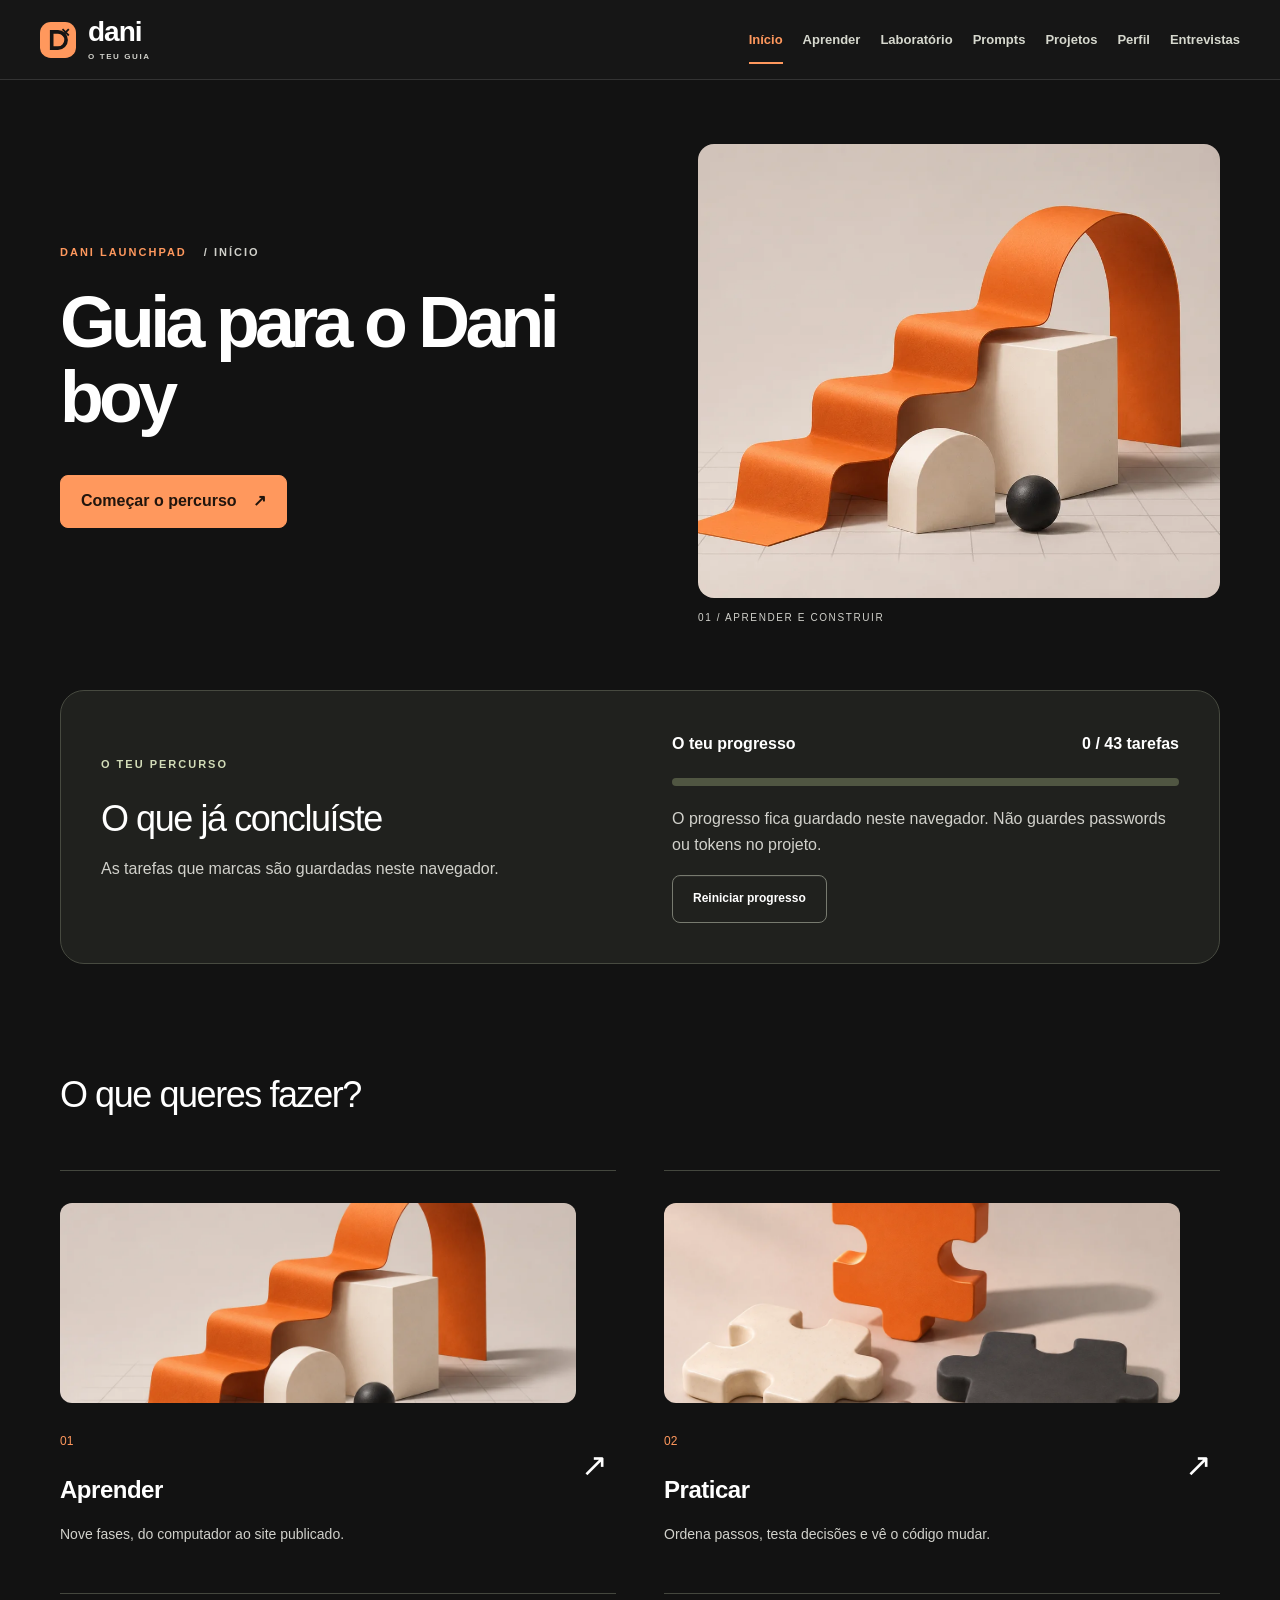
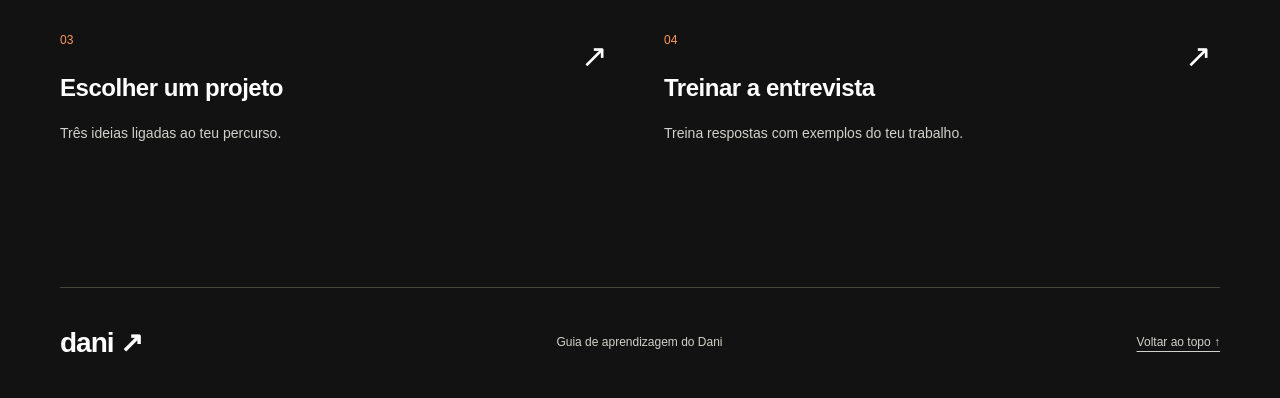
==== index.html @ 2d3f988d "Criar guia do Dani com páginas independentes e identidade visual" ====
<!doctype html>

<html lang="pt-PT">
  <head>
    <meta charset="utf-8" />
    <meta content="width=device-width, initial-scale=1" name="viewport" />
    <meta content="#111210" name="theme-color" />
    <meta
      content="Dani Launchpad: aprende, constrói e apresenta o teu primeiro projeto com IA."
      name="description"
    />
    <title>Guia para o Dani boy · Dani Launchpad</title>
    <link href="favicon.svg" rel="icon" type="image/svg+xml" />
    <link href="base.css" rel="stylesheet" />
    <link href="studio.css" rel="stylesheet" />

    <script defer="True" src="js/progress.js"></script>
    <script defer="True" src="js/copy.js"></script>
    <script defer="True" src="studio.js"></script>
    <link href="premium.css" rel="stylesheet" />
    <link
      href="assets/favicon-32.png"
      rel="icon"
      sizes="32x32"
      type="image/png"
    />
    <link
      href="assets/icon-192.png"
      rel="icon"
      sizes="192x192"
      type="image/png"
    />
    <link href="assets/icon-192.png" rel="apple-touch-icon" />
  </head>
  <body data-page="index">
    <svg
      aria-hidden="true"
      style="position: absolute; width: 0; height: 0; overflow: hidden"
      xmlns="http://www.w3.org/2000/svg"
    >
      <symbol id="i-play" viewbox="0 0 24 24">
        <path d="m8 5 12 7-12 7V5Z"></path>
      </symbol>
      <symbol id="i-book" viewbox="0 0 24 24">
        <path
          d="M4 19.5A2.5 2.5 0 0 1 6.5 17H20M6.5 2H20v20H6.5A2.5 2.5 0 0 1 4 19.5v-15A2.5 2.5 0 0 1 6.5 2Z"
        ></path>
      </symbol>
      <symbol id="i-target" viewbox="0 0 24 24">
        <circle cx="12" cy="12" r="9"></circle>
        <circle cx="12" cy="12" r="5"></circle>
        <circle cx="12" cy="12" r="1"></circle>
      </symbol>
      <symbol id="i-check" viewbox="0 0 24 24">
        <path d="m5 12 4 4L19 6"></path>
      </symbol>
      <symbol id="i-code" viewbox="0 0 24 24">
        <path d="m8 8-4 4 4 4m8-8 4 4-4 4m-3-12-2 16"></path>
      </symbol>
      <symbol id="i-link" viewbox="0 0 24 24">
        <path
          d="M10 13a5 5 0 0 0 7 .3l3-3a5 5 0 0 0-7-7l-1.7 1.7M14 11a5 5 0 0 0-7-.3l-3 3a5 5 0 0 0 7 7l1.7-1.7"
        ></path>
      </symbol></svg
    ><a class="skip" href="#main">Saltar para o conteúdo</a>
    <header class="site-header">
      <a aria-label="Dani Launchpad, início" class="brand" href="index.html"
        ><svg aria-hidden="true" class="brand-mark" viewbox="0 0 40 40">
          <rect fill="currentColor" height="40" rx="12" width="40"></rect>
          <path
            d="M13 11h7a9 9 0 0 1 0 18h-7z"
            fill="none"
            stroke="#151515"
            stroke-width="4"
          ></path>
          <path
            d="m25 8 7 7m-7 0 7-7"
            stroke="#151515"
            stroke-width="2"
          ></path></svg
        ><span>dani<small>O TEU GUIA</small></span></a
      ><span aria-hidden="true" class="nav-location">Início</span
      ><button
        aria-controls="site-nav"
        aria-expanded="false"
        aria-label="Abrir navegação"
        class="menu-toggle"
      >
        <span class="menu-label">Menu</span
        ><svg aria-hidden="true" viewbox="0 0 24 24">
          <path d="M4 8h16M4 16h16"></path>
        </svg>
      </button>
      <nav aria-label="Navegação principal" id="site-nav">
        <a aria-current="page" class="nav-link" href="index.html">Início</a
        ><a class="nav-link" href="aprender.html">Aprender</a
        ><a class="nav-link" href="laboratorio.html">Laboratório</a
        ><a class="nav-link" href="prompts.html">Prompts</a
        ><a class="nav-link" href="projetos.html">Projetos</a
        ><a class="nav-link" href="perfil.html">Perfil</a
        ><a class="nav-link" href="entrevistas.html">Entrevistas</a>
      </nav>
    </header>
    <main id="main" tabindex="-1">
      <header class="page-hero home-hero">
        <div>
          <p class="eyebrow">Dani Launchpad <span>/ Início</span></p>
          <h1>Guia para o Dani boy</h1>
          <a class="button primary" href="aprender.html#preparar" id="continue"
            >Começar o percurso <span aria-hidden="true">↗</span></a
          >
        </div>
        <figure class="hero-image">
          <img
            alt=""
            fetchpriority="high"
            height="1024"
            src="assets/learning.webp"
            width="1536"
          />
          <figcaption>01 / APRENDER E CONSTRUIR</figcaption>
        </figure>
      </header>
      <section class="dashboard-progress reveal">
        <div>
          <p class="eyebrow">O teu percurso</p>
          <h2>O que já concluíste</h2>
          <p>As tarefas que marcas são guardadas neste navegador.</p>
        </div>
        <section aria-label="Progresso" class="surface">
          <div class="flex">
            <strong>O teu progresso</strong
            ><strong aria-live="polite" id="counter">0 tarefas</strong>
          </div>
          <div
            aria-label="Progresso"
            aria-valuemax="100"
            aria-valuemin="0"
            aria-valuenow="0"
            class="progress"
            id="progress"
            role="progressbar"
          >
            <div id="fill"></div>
          </div>
          <p>
            O progresso fica guardado neste navegador. Não guardes passwords ou
            tokens no projeto.
          </p>
          <button class="button" id="reset">Reiniciar progresso</button>
        </section>
      </section>
      <section class="reveal">
        <div class="section-heading"><h2>O que queres fazer?</h2></div>
        <div class="destination-grid">
          <a class="destination" href="aprender.html"
            ><img
              alt=""
              class="destination-image"
              height="1024"
              loading="lazy"
              src="assets/learning.webp"
              width="1536"
            /><span class="destination-number">01</span>
            <h3>Aprender</h3>
            <p>Nove fases, do computador ao site publicado.</p>
            <span aria-hidden="true" class="destination-arrow">↗</span></a
          ><a class="destination" href="laboratorio.html"
            ><img
              alt=""
              class="destination-image"
              height="1024"
              loading="lazy"
              src="assets/lab.webp"
              width="1536"
            /><span class="destination-number">02</span>
            <h3>Praticar</h3>
            <p>Ordena passos, testa decisões e vê o código mudar.</p>
            <span aria-hidden="true" class="destination-arrow">↗</span></a
          ><a class="destination" href="projetos.html"
            ><span class="destination-number">03</span>
            <h3>Escolher um projeto</h3>
            <p>Três ideias ligadas ao teu percurso.</p>
            <span aria-hidden="true" class="destination-arrow">↗</span></a
          ><a class="destination" href="entrevistas.html"
            ><span class="destination-number">04</span>
            <h3>Treinar a entrevista</h3>
            <p>Treina respostas com exemplos do teu trabalho.</p>
            <span aria-hidden="true" class="destination-arrow">↗</span></a
          >
        </div>
      </section>
      <div class="page-content"></div>
    </main>

    <footer class="site-footer">
      <a class="brand" href="index.html">dani ↗</a>
      <p>Guia de aprendizagem do Dani</p>
      <a href="#main">Voltar ao topo ↑</a>
    </footer>
    <div class="toast" id="toast" role="status"></div>
    <noscript
      ><p>
        Ativa JavaScript para usar os exercícios e guardar o progresso. Podes
        continuar a ler as aulas e navegar entre páginas.
      </p></noscript
    >
  </body>
</html>
---- base.css ----
:root {
  color-scheme: dark;
  --bg: #10151b;
  --surface: #1b242d;
  --text: #f5f7f8;
  --muted: #f0f2f4;
  --accent: #ffae62;
  --border: #394751;
  --space: 8px;
  font-family: "Trebuchet MS", Verdana, system-ui, sans-serif;
}
* {
  box-sizing: border-box;
}
html {
  scroll-behavior: smooth;
}
body {
  margin: 0;
  background: var(--bg);
  color: var(--text);
  line-height: 1.65;
}
a {
  color: var(--accent);
}
button,
input {
  font: inherit;
}
button {
  cursor: pointer;
}
button:focus-visible,
a:focus-visible,
input:focus-visible,
summary:focus-visible {
  outline: 3px solid var(--accent);
  outline-offset: 3px;
}
.skip {
  position: absolute;
  top: -100px;
  background: var(--accent);
  color: #241407;
  padding: 12px;
}
.skip:focus {
  top: 0;
}
.wrap {
  max-width: 1080px;
  margin: auto;
  padding: 24px;
}
.top {
  display: flex;
  justify-content: space-between;
  align-items: center;
  gap: 16px;
  flex-wrap: wrap;
}
.brand {
  font-weight: 900;
  letter-spacing: 0.06em;
}
.tag {
  font-size: 0.85rem;
  border: 1px solid var(--border);
  border-radius: 999px;
  padding: 6px 12px;
  color: var(--muted);
}
h1 {
  font-size: clamp(2.5rem, 7vw, 5rem);
  letter-spacing: -0.06em;
  line-height: 1.06;
  margin: 48px 0 20px;
  max-width: 850px;
}
h2 {
  font-size: clamp(1.4rem, 3vw, 2rem);
  line-height: 1.2;
  letter-spacing: -0.03em;
}
h3 {
  margin: 24px 0 8px;
}
.accent {
  color: var(--accent);
}
p {
  color: var(--muted);
}
.lead {
  font-size: 1.2rem;
  max-width: 700px;
}
.surface {
  background: var(--surface);
  border: 1px solid var(--border);
  border-radius: 18px;
  padding: 24px;
}
.progress {
  height: 12px;
  border-radius: 999px;
  background: #42505b;
  overflow: hidden;
}
.progress div {
  height: 100%;
  width: 0;
  background: var(--accent);
  transition: width 0.2s;
}
.flex {
  display: flex;
  justify-content: space-between;
  gap: 12px;
  align-items: center;
  flex-wrap: wrap;
}
.layout {
  display: grid;
  grid-template-columns: 230px minmax(0, 1fr);
  gap: 24px;
  margin-top: 24px;
}
.nav {
  position: sticky;
  top: 20px;
  align-self: start;
}
.nav a {
  display: block;
  text-decoration: none;
  color: var(--muted);
  padding: 8px 12px;
  border-radius: 8px;
}
.nav a:hover {
  background: #2a3943;
  color: var(--text);
}
.content {
  display: grid;
  gap: 20px;
}
.section {
  scroll-margin-top: 20px;
}
.eyebrow {
  color: var(--accent);
  text-transform: uppercase;
  letter-spacing: 0.1em;
  font-size: 0.78rem;
  font-weight: 800;
}
.task {
  display: flex;
  gap: 12px;
  align-items: flex-start;
  padding: 14px 0;
  border-top: 1px solid var(--border);
}
.task input {
  width: 22px;
  height: 22px;
  accent-color: #ffae62;
  flex: none;
  margin-top: 4px;
}
.task span {
  flex: 1;
}
.task small {
  display: block;
  color: var(--muted);
}
.button {
  border: 1px solid var(--border);
  background: #2b3943;
  color: var(--text);
  padding: 10px 14px;
  border-radius: 10px;
  min-height: 44px;
}
.button:hover {
  border-color: var(--accent);
}
.prompt {
  white-space: pre-wrap;
  overflow-wrap: anywhere;
  padding: 16px;
  border: 1px solid var(--border);
  border-radius: 12px;
  background: #111b23;
  color: #edf7f3;
  font-size: 0.9rem;
}
.prompt-head {
  display: flex;
  align-items: center;
  justify-content: space-between;
  gap: 12px;
  margin-top: 20px;
}
.prompt-head h3 {
  margin: 0;
}
.note {
  background: #26352f;
  padding: 14px 16px;
  border-radius: 12px;
  color: #e3f4e9;
}
.grid {
  display: grid;
  grid-template-columns: repeat(auto-fit, minmax(230px, 1fr));
  gap: 12px;
}
details {
  margin-top: 16px;
}
summary {
  cursor: pointer;
  font-weight: 700;
}
footer {
  padding: 48px 0;
  color: var(--muted);
}
@media (max-width: 740px) {
  .wrap {
    padding: 16px;
  }
  .layout {
    grid-template-columns: 1fr;
  }
  .nav {
    position: static;
    display: flex;
    overflow-x: auto;
  }
  .nav a {
    white-space: nowrap;
  }
  .surface {
    padding: 18px;
  }
  h1 {
    margin-top: 30px;
  }
}
@media (prefers-reduced-motion: reduce) {
  html {
    scroll-behavior: auto;
  }
  *,
  *:before,
  *:after {
    transition: none !important;
    animation: none !important;
  }
}
button:disabled {
  opacity: 0.48;
  cursor: not-allowed;
}
textarea:focus-visible {
  outline: 3px solid var(--accent);
  outline-offset: 2px;
}
#walk-demo {
  font-weight: 700;
  letter-spacing: 0.02em;
}
.surface .surface {
  margin-top: 12px;
}
h1,
h2,
h3 {
  color: #fff;
}
.eyebrow {
  color: var(--accent);
}
@media (prefers-reduced-motion: no-preference) {
  .button {
    transition:
      transform 0.16s ease,
      border-color 0.16s ease;
  }
  .button:hover:not(:disabled) {
    transform: translateY(-2px);
  }
}
:root {
  --bg: #0b0d10;
  --surface: #17191d;
  --border: #383b42;
  --text: #fff;
  --muted: #e4e5e8;
  --accent: #ff9d45;
  font-family: "Avenir Next", "Gill Sans", "Trebuchet MS", sans-serif;
}
body {
  background:
    radial-gradient(ellipse 70% 420px at 90% 0%, #2b1c13 0%, transparent 70%),
    var(--bg);
}
h1,
h2,
h3 {
  font-family: "Avenir Next", "Gill Sans", "Trebuchet MS", sans-serif;
}
h1 {
  font-weight: 900;
  letter-spacing: -0.055em;
}
.surface {
  border-radius: 14px;
}
.nav {
  background: #131518;
}
.nav a:focus-visible {
  background: #28211b;
}
.button {
  background: #24262b;
  border-color: #555861;
  font-weight: 700;
}
.button:hover {
  background: #303238;
}
a:hover {
  text-decoration-thickness: 2px;
}
.task:has(input:checked) span {
  opacity: 0.82;
}
.task input {
  accent-color: var(--accent);
}
.lesson-header {
  display: flex;
  align-items: center;
  gap: 12px;
  flex-wrap: wrap;
}
.lesson-number {
  font-size: 0.8rem;
  color: var(--accent);
  font-weight: 800;
  letter-spacing: 0.1em;
}
.lesson-steps {
  counter-reset: step;
}
.lesson-steps li {
  margin: 0 0 14px;
  padding-left: 6px;
}
.lesson-steps li::marker {
  color: var(--accent);
  font-weight: 800;
}
.lesson-panel {
  background: #101215;
  border: 1px solid var(--border);
  padding: 20px;
  border-radius: 12px;
  margin-top: 18px;
}
.lesson-panel h3 {
  margin-top: 0;
}
.terminal {
  background: #090a0c;
  border: 1px solid #484b50;
  padding: 16px;
  border-radius: 10px;
  overflow: auto;
  color: #fff;
}
.terminal code {
  white-space: pre-wrap;
  overflow-wrap: anywhere;
}
.copyline {
  display: flex;
  align-items: center;
  gap: 8px;
  flex-wrap: wrap;
}
.copyline code {
  flex: 1;
  min-width: 170px;
}
.mini {
  font-size: 0.88rem;
}
.learning-label {
  color: var(--accent);
  font-size: 0.8rem;
  font-weight: 800;
  text-transform: uppercase;
  letter-spacing: 0.08em;
}
.pill {
  display: inline-block;
  border: 1px solid #6c5947;
  border-radius: 99px;
  padding: 3px 10px;
  font-size: 0.78rem;
}
.example-screen {
  border: 1px solid #52545b;
  border-radius: 12px;
  overflow: hidden;
  background: #111319;
  margin: 16px 0;
}
.screen-bar {
  padding: 10px 14px;
  background: #292b32;
  color: white;
  font-size: 0.84rem;
}
.screen-content {
  padding: 20px;
}
.mock-control {
  display: inline-block;
  background: #f2f2f3;
  color: #161616;
  border-radius: 6px;
  padding: 8px 12px;
  margin: 5px 6px 5px 0;
}
.mock-control.highlight {
  outline: 3px solid var(--accent);
  outline-offset: 3px;
  box-shadow: 0 0 22px #ff9d4550;
}
.scout-stat {
  border-top: 1px solid #555;
  padding: 12px 0;
  display: flex;
  justify-content: space-between;
  gap: 10px;
}
.scout-stat strong {
  color: var(--accent);
}
.muted-note {
  color: #fff;
}
@media (max-width: 420px) {
  .wrap {
    padding: 12px;
  }
  .surface {
    padding: 16px;
  }
  h1 {
    font-size: 2.5rem;
  }
  .screen-content {
    padding: 12px;
  }
}
/* Dani Studio: restrained editorial visual language */
:root {
  --orange: #ffa15a;
  --ink: #090b0e;
  --white: #fff;
  --hairline: #464951;
  --font-display: "Avenir Next", "Gill Sans", "Trebuchet MS", sans-serif;
}
body {
  background: var(--ink);
  color: var(--white);
}
.brand {
  font-family: var(--font-display);
  font-size: 1.1rem;
}
.lead {
  color: #fff;
}
.surface {
  background: #15171b;
  border-color: var(--hairline);
}
.nav {
  background: #121419;
}
.section {
  scroll-margin-top: 22px;
}
.eyebrow,
.lesson-number {
  color: var(--orange);
}
.section h2 {
  max-width: 740px;
}
.interactive-workbench {
  border: 1px solid #52565e;
  border-radius: 14px;
  background: #101215;
  padding: clamp(16px, 3vw, 28px);
  margin: 20px 0;
}
.workbench-head {
  display: flex;
  align-items: baseline;
  justify-content: space-between;
  gap: 12px;
  flex-wrap: wrap;
}
.workbench-head h3 {
  margin: 0;
}
.workbench-head span {
  font-size: 0.83rem;
  color: #fff;
}
.flow-grid {
  display: grid;
  grid-template-columns: 1fr 1fr;
  gap: 20px;
  margin: 20px 0;
}
.flow-zone {
  border: 1px solid #62666f;
  border-radius: 12px;
  padding: 14px;
  min-height: 180px;
}
.flow-zone h4 {
  margin: 0 0 14px;
}
.flow-source {
  display: grid;
  gap: 10px;
  align-content: start;
}
.flow-chip {
  background: #24272d;
  border: 1px solid #747983;
  border-radius: 9px;
  padding: 12px;
  color: #fff;
  text-align: left;
  min-height: 48px;
  cursor: grab;
  touch-action: manipulation;
}
.flow-chip:focus-visible,
.flow-zone:focus-visible {
  outline: 3px solid var(--orange);
  outline-offset: 3px;
}
.flow-chip[aria-pressed="true"] {
  border-color: var(--orange);
  background: #49301f;
}
.flow-chip:active {
  cursor: grabbing;
}
.flow-zone.dragover {
  border-color: var(--orange);
  background: #262019;
}
.flow-slots {
  display: grid;
  gap: 10px;
}
.flow-slot {
  min-height: 56px;
  border: 1px dashed #898d95;
  border-radius: 9px;
  padding: 8px;
  display: flex;
  gap: 10px;
  align-items: center;
}
.flow-slot strong {
  font-size: 0.8rem;
  color: var(--orange);
  min-width: 20px;
}
.flow-slot .flow-chip {
  flex: 1;
}
.flow-slot button {
  margin-left: auto;
}
.flow-feedback {
  min-height: 30px;
  color: #fff;
  font-weight: 700;
}
.flow-actions {
  display: flex;
  gap: 10px;
  flex-wrap: wrap;
}
.flow-actions button {
  min-height: 44px;
}
.workbench-note {
  font-size: 0.9rem;
  color: #fff;
}
.workbench-note code {
  color: #fff;
}
.coach-details {
  border-top: 1px solid #53565e;
  padding-top: 14px;
}
.coach-details summary {
  color: #fff;
}
.track-grid {
  display: grid;
  grid-template-columns: repeat(auto-fit, minmax(210px, 1fr));
  gap: 12px;
  margin: 18px 0;
}
.track-item {
  padding: 18px 0;
  border-top: 1px solid #55585f;
}
.track-item strong {
  display: block;
  color: #fff;
}
.track-item small {
  color: #fff;
}
.track-item .index {
  font-weight: 900;
  color: var(--orange);
  font-size: 0.82rem;
}
.editor-preview {
  display: grid;
  grid-template-columns: 1fr 1fr;
  border: 1px solid #64676e;
  border-radius: 12px;
  overflow: hidden;
}
.editor-preview > div {
  padding: 16px;
  min-width: 0;
}
.editor-preview > div:first-child {
  background: #17191f;
  border-right: 1px solid #64676e;
}
.editor-preview pre {
  white-space: pre-wrap;
  overflow-wrap: anywhere;
  color: #fff;
}
.editor-preview .mockapp {
  background: #fff;
  color: #151515;
  border-radius: 8px;
  padding: 18px;
}
.editor-preview .mockapp p {
  color: #303030;
}
.editor-preview .mockapp button {
  background: #e67d28;
  color: #111;
  border: 0;
  border-radius: 7px;
  padding: 9px 14px;
}
.editor-preview .mockapp label {
  display: block;
  color: #111;
  font-weight: 700;
}
.editor-preview .mockapp input {
  width: 100%;
  border: 1px solid #666;
  border-radius: 6px;
  padding: 9px;
  margin: 7px 0 12px;
  color: #111;
  background: #fff;
}
@media (max-width: 650px) {
  .flow-grid,
  .editor-preview {
    grid-template-columns: 1fr;
  }
  .editor-preview > div:first-child {
    border-right: 0;
    border-bottom: 1px solid #64676e;
  }
  .flow-zone {
    min-height: 120px;
  }
}
@media (prefers-reduced-motion: no-preference) {
  .flow-chip {
    transition:
      background 0.15s ease,
      transform 0.15s ease;
  }
  .flow-chip:hover {
    transform: translateY(-2px);
  }
}
.scenario-choices {
  display: grid;
  grid-template-columns: repeat(auto-fit, minmax(min(100%, 245px), 1fr));
  gap: 12px;
  margin: 20px 0;
}
.scenario-choices button {
  min-height: 70px;
  text-align: left;
  white-space: normal;
}
.scenario-choices button:focus-visible {
  outline: 3px solid #ffad63;
  outline-offset: 3px;
}
#scenario-feedback {
  min-height: 54px;
  line-height: 1.55;
}
.launch-checks {
  display: grid;
  gap: 10px;
}
.launch-checks label {
  display: flex;
  align-items: flex-start;
  gap: 12px;
  padding: 14px 16px;
  background: #191b20;
  border: 1px solid #5a5c62;
  border-radius: 10px;
  color: #fff;
}
.launch-checks input {
  width: 20px;
  height: 20px;
  flex: none;
  accent-color: #ffad63;
}
.launch-checks label:focus-within {
  outline: 2px solid #ffad63;
  outline-offset: 2px;
}
@media (prefers-reduced-motion: no-preference) {
  .scenario-choices button {
    transition:
      transform 0.18s ease,
      background-color 0.18s ease;
  }
  .scenario-choices button:hover:not(:disabled) {
    transform: translateY(-2px);
  }
}
@media (max-width: 380px) {
  .scenario-choices {
    grid-template-columns: 1fr;
  }
}
#assistente {
  background: #101215;
  border: 1px solid #5b4a3b;
  box-shadow: 0 18px 70px #0003;
}
#assistente select {
  background: #202329;
  color: #fff;
  border: 1px solid #a4a6aa;
  border-radius: 10px;
  padding: 12px;
  min-height: 48px;
  max-width: 100%;
  font: inherit;
}
#assistente .tool-grid {
  display: grid;
  grid-template-columns: repeat(auto-fit, minmax(min(100%, 210px), 1fr));
  gap: 12px;
  margin: 16px 0;
}
.prompt-station {
  border-top: 1px solid #4b4e54;
  padding: 18px 0;
}
.prompt-station h3 {
  margin: 0 0 6px;
}
.prompt-station p {
  margin: 6px 0;
}
.prompt-station pre {
  white-space: pre-wrap;
  overflow-wrap: anywhere;
  background: #08090b;
  border: 1px solid #45484f;
  padding: 16px;
  border-radius: 12px;
  color: #fff;
  font: inherit;
  font-size: 0.9rem;
}
.prompt-station .button {
  background: #ff9d45;
  color: #1c120a;
  border-color: #ff9d45;
  font-weight: 800;
}
.tool-note {
  color: #fff;
  max-width: 78ch;
}
.step-prompt {
  margin: 18px 0;
  padding: 16px;
  border: 1px solid #555861;
  border-radius: 12px;
  background: #101216;
}
.step-prompt strong {
  color: #ffad63;
}
.step-prompt pre {
  white-space: pre-wrap;
  overflow-wrap: anywhere;
  font: inherit;
  font-size: 0.9rem;
}
.step-prompt button {
  background: #ff9d45;
  color: #1b1109;
  border: 0;
  font-weight: 800;
}
.step-prompt button:focus-visible,
#assistente select:focus-visible {
  outline: 3px solid #ffad63;
  outline-offset: 3px;
}
@media (max-width: 380px) {
  #assistente {
    padding: 14px;
  }
  .prompt-station pre {
    padding: 10px;
  }
}
:root {
  --accent: #ff9d45;
  --muted: #f2f2f4;
  --border: #494a50;
  font-family: "Avenir Next", "Gill Sans", "Trebuchet MS", sans-serif;
}
body {
  background:
    radial-gradient(ellipse 80% 440px at 95% 0%, #322015 0%, transparent 72%),
    #0c0d10;
}
h1,
h2,
h3 {
  font-family: "Avenir Next", "Gill Sans", "Trebuchet MS", sans-serif;
}
h1 {
  font-weight: 900;
  letter-spacing: -0.065em;
}
p,
.task small,
.tool-note {
  color: #f1f1f3;
}
.surface {
  border-radius: 12px;
  background: #17191d;
}
.nav {
  background: #131417;
}
.button {
  background: #27292e;
  border-color: #66676c;
}
.button:hover {
  background: #34363c;
}
.note {
  background: #252422;
  color: white;
}
.lesson-roadmap {
  display: grid;
  grid-template-columns: repeat(auto-fit, minmax(min(100%, 235px), 1fr));
  gap: 12px;
}
.roadmap-item {
  border-top: 2px solid #ff9d45;
  padding: 18px 0;
}
.roadmap-item h3 {
  margin: 8px 0;
}
.roadmap-item p {
  margin: 0;
}
.resource-row {
  display: grid;
  grid-template-columns: 34px 1fr;
  gap: 14px;
  border-top: 1px solid #4a4b50;
  padding: 18px 0;
  align-items: start;
}
.resource-row a {
  font-weight: 800;
}
.dani-icon {
  height: 24px;
  width: 24px;
  stroke: currentColor;
  fill: none;
  stroke-width: 1.8;
  stroke-linecap: round;
  stroke-linejoin: round;
  color: var(--accent);
}
.lesson-challenge {
  border: 1px solid #595a60;
  padding: 18px;
  border-radius: 12px;
  background: #111215;
  margin-top: 16px;
}
.lesson-challenge h3 {
  margin-top: 0;
}
.lesson-challenge .button {
  background: #ff9d45;
  color: #17110c;
  border-color: #ff9d45;
}
.skills-compare {
  display: grid;
  grid-template-columns: repeat(auto-fit, minmax(min(100%, 230px), 1fr));
  gap: 16px;
}
.skills-compare > div {
  border-top: 1px solid #777;
  padding-top: 14px;
}
.skills-compare strong {
  color: #ffb776;
}
details summary {
  min-height: 44px;
}
@media (max-width: 380px) {
  .resource-row {
    grid-template-columns: 28px 1fr;
  }
  .surface {
    padding: 14px;
  }
}
:root {
  --bg: #0d0e11;
  --surface: #191b20;
  --text: #ffffff;
  --muted: #f1f1f2;
  --accent: #ffa34e;
  --border: #555860;
  --line: #555860;
  --surface2: #25272d;
}
html {
  scroll-padding-top: 16px;
}
body {
  color: #fff;
}
p {
  color: #f1f1f2;
}
small {
  color: #e8e8eb;
}
select,
textarea,
input:not([type="checkbox"]) {
  color: #fff;
  background: #22252b;
  border: 1px solid #767981;
  border-radius: 8px;
  min-height: 44px;
  padding: 10px;
}
select option {
  color: #fff;
  background: #22252b;
}
button {
  color: #fff;
}
button:focus-visible,
a:focus-visible,
select:focus-visible,
textarea:focus-visible {
  outline: 3px solid #ffa34e;
  outline-offset: 3px;
}
#walk-demo {
  background: #22252b;
  border-color: #666971;
}
h1,
h2,
h3 {
  color: #fff;
}
a {
  overflow-wrap: anywhere;
}
pre,
code {
  overflow-wrap: anywhere;
}
pre {
  max-width: 100%;
  overflow-x: auto;
}
.layout,
.content,
.surface {
  min-width: 0;
}
@media (max-width: 380px) {
  .wrap {
    padding: 12px;
  }
  .surface {
    padding: 14px;
  }
  .lead {
    font-size: 1.05rem;
  }
  .button {
    max-width: 100%;
    white-space: normal;
  }
}
/* Progressive enhancement for Chromium, WebKit/Safari and Firefox */
*,
*::before,
*::after {
  box-sizing: border-box;
}
html {
  scroll-behavior: smooth;
  -webkit-text-size-adjust: 100%;
  text-size-adjust: 100%;
}
body {
  overflow-wrap: break-word;
}
img,
svg,
video,
iframe {
  max-width: 100%;
}
pre,
code {
  overflow-wrap: anywhere;
}
pre {
  max-width: 100%;
  overflow-x: auto;
}
button,
input,
textarea,
select {
  font: inherit;
  max-width: 100%;
}
button {
  touch-action: manipulation;
  -webkit-tap-highlight-color: transparent;
}
input,
textarea,
select {
  color: inherit;
}
textarea {
  resize: vertical;
}
a,
button,
summary,
input,
select,
textarea {
  scroll-margin-top: 90px;
}
:focus-visible {
  outline: 3px solid #ffab63;
  outline-offset: 3px;
}
@supports not selector(:focus-visible) {
  :focus {
    outline: 3px solid #ffab63;
    outline-offset: 3px;
  }
}
@media (max-width: 740px) {
  html,
  body {
    max-width: 100%;
  }
  .wrap,
  main,
  section,
  article,
  .surface,
  .lesson-panel,
  .lesson-challenge {
    min-width: 0;
    max-width: 100%;
  }
  .grid,
  .lesson-roadmap,
  .skills-compare {
    grid-template-columns: minmax(0, 1fr);
  }
  .copyline {
    flex-wrap: wrap;
  }
  .copyline > * {
    min-width: 0;
  }
  .terminal {
    max-width: 100%;
    overflow-x: auto;
  }
}
@media (max-width: 380px) {
  h1 {
    font-size: clamp(2rem, 9vw, 2.5rem);
  }
  h2 {
    font-size: clamp(1.5rem, 7vw, 2rem);
  }
  button,
  .button {
    white-space: normal;
    overflow-wrap: anywhere;
  }
}
@media (prefers-reduced-motion: reduce) {
  html {
    scroll-behavior: auto;
  }
  *,
  *::before,
  *::after {
    animation-duration: 0.01ms !important;
    animation-iteration-count: 1 !important;
    transition-duration: 0.01ms !important;
  }
}
---- studio.css ----
:root {
  --bg: #111210;
  --surface: #1b1c19;
  --surface2: #242520;
  --text: #fff;
  --muted: #c3c5bb;
  --accent: #ff985d;
  --orange: var(--accent);
  --border: #44473e;
  --radius: 24px;
  --space: 8px;
  --font-display: "Avenir Next", "Trebuchet MS", sans-serif;
  --ease: cubic-bezier(0.2, 0.7, 0.2, 1);
  color-scheme: dark;
}
@view-transition {
  navigation: auto;
}
html {
  scroll-padding-top: 112px;
}
body {
  background: var(--bg);
  font-family: var(--font-display);
  -webkit-font-smoothing: antialiased;
}
[hidden] {
  display: none !important;
}
::selection {
  background: var(--accent);
  color: var(--bg);
}
p,
small,
.lead,
.task small {
  color: var(--muted);
}
a {
  text-underline-offset: 5px;
}
button,
a,
input,
textarea,
select,
summary {
  -webkit-tap-highlight-color: transparent;
}
:focus-visible {
  outline: 3px solid var(--accent);
  outline-offset: 5px;
}
.skip:focus {
  position: fixed;
  z-index: 100;
  top: 8px;
  left: 8px;
}
.site-header {
  position: sticky;
  top: 16px;
  z-index: 20;
  display: flex;
  align-items: center;
  justify-content: space-between;
  gap: 24px;
  max-width: 1280px;
  margin: 16px auto 0;
  padding: 12px 20px;
  border: 1px solid #62665766;
  border-radius: 20px;
  background: #20211dec;
  backdrop-filter: blur(24px) saturate(140%);
  -webkit-backdrop-filter: blur(24px) saturate(140%);
  transition:
    background 0.25s,
    box-shadow 0.25s;
}
.site-header.scrolled {
  background: #20211dd9;
  box-shadow: 0 12px 40px #0003;
}
.brand {
  display: inline-flex;
  align-items: center;
  gap: 8px;
  color: var(--text);
  font-size: 28px;
  font-weight: 800;
  letter-spacing: -2px;
  text-decoration: none;
  flex-shrink: 0;
}
.brand small {
  margin-left: 8px;
  font-size: 9px;
  line-height: 1;
  letter-spacing: 2px;
  color: var(--muted);
}
.brand-symbol {
  color: var(--accent);
}
#site-nav {
  display: flex;
  gap: 4px;
}
#site-nav a {
  display: flex;
  align-items: center;
  min-height: 44px;
  padding: 8px 12px;
  border-radius: 12px;
  font-size: 13px;
  font-weight: 600;
  text-decoration: none;
  color: #d6d8ce;
  transition:
    background 0.2s,
    color 0.2s;
}
#site-nav a:hover {
  background: #3c3e35;
  color: white;
}
#site-nav a[aria-current] {
  background: #eff1e6;
  color: #1a1c16;
}
.avatar {
  display: grid;
  place-items: center;
  flex-shrink: 0;
  width: 44px;
  height: 44px;
  border-radius: 50%;
  color: #1a1c16;
  background: var(--accent);
  font-weight: 800;
  text-decoration: none;
}
.menu-toggle {
  display: none;
}
main,
.site-footer {
  width: min(1160px, calc(100% - 64px));
  margin: 0 auto;
}
.page-hero {
  display: grid;
  grid-template-columns: 1.35fr 1fr;
  align-items: center;
  gap: 48px;
  min-height: 520px;
  padding: 72px 0 64px;
}
.eyebrow {
  margin: 0 0 24px;
  font-size: 11px;
  font-weight: 700;
  letter-spacing: 2px;
  color: var(--accent);
}
.eyebrow span {
  margin-left: 12px;
  color: var(--muted);
}
h1 {
  margin: 0 0 24px;
  font-size: clamp(48px, 6vw, 80px);
  font-weight: 600;
  line-height: 1.05;
  letter-spacing: -0.065em;
}
h1 em {
  color: var(--accent);
  font-family: Georgia, serif;
  font-weight: 400;
}
h2 {
  font-size: clamp(26px, 3vw, 36px);
  font-weight: 500;
  letter-spacing: -0.04em;
}
h3 {
  font-weight: 600;
  letter-spacing: -0.02em;
}
.lead {
  max-width: 500px;
  font-size: 17px;
  line-height: 1.7;
}
.button {
  display: inline-flex;
  align-items: center;
  justify-content: center;
  gap: 16px;
  min-height: 48px;
  padding: 12px 20px;
  border: 1px solid #626657;
  border-radius: 12px;
  background: #2b2d26;
  color: white;
  font-weight: 600;
  text-decoration: none;
  transition:
    background 0.2s,
    transform 0.2s var(--ease),
    border-color 0.2s;
}
.button:hover:not(:disabled) {
  background: #3b3e33;
  border-color: var(--accent);
}
.button.primary {
  margin-top: 16px;
  background: var(--accent);
  color: #21150d;
  border-color: var(--accent);
}
.button.primary:hover {
  background: #ffb789;
}
.hero-caption {
  display: block;
  margin-top: 16px;
  font-size: 11px;
  color: var(--muted);
}
.launch-art {
  position: relative;
  aspect-ratio: 1;
  display: grid;
  place-items: center;
  border: 1px solid #42463b;
  border-radius: 50%;
  background-image: radial-gradient(#686c593d 1px, transparent 1px);
  background-size: 16px 16px;
}
.orbit {
  position: absolute;
  width: 76%;
  height: 76%;
  border: 1px solid #6f7757;
  border-radius: 50%;
}
.orbit-two {
  width: 100%;
  height: 38%;
  transform: rotate(-35deg);
}
.orbit-core {
  display: grid;
  place-items: center;
  width: 47%;
  height: 47%;
  border-radius: 32%;
  background: var(--accent);
  transform: rotate(-10deg);
  box-shadow: 12px 16px 0 #0003;
}
.orbit-core svg {
  width: 60%;
  stroke: #24291b;
  stroke-width: 8;
  fill: none;
}
.orbit-label {
  position: absolute;
  padding: 8px 16px;
  border: 1px solid #63694e;
  border-radius: 99px;
  background: var(--bg);
  font-size: 10px;
  letter-spacing: 2px;
}
.top-label {
  top: 11%;
  right: 6%;
  transform: rotate(10deg);
}
.bottom-label {
  bottom: 12%;
  left: -3%;
  transform: rotate(-8deg);
}
.art-coordinate {
  position: absolute;
  right: 8%;
  bottom: 4%;
  font-size: 10px;
  color: var(--muted);
}
.page-number {
  justify-self: end;
  font-size: clamp(96px, 18vw, 216px);
  font-weight: 400;
  line-height: 1;
  letter-spacing: -0.08em;
  color: #777e60;
}
.dashboard-progress {
  display: grid;
  grid-template-columns: 1fr 1fr;
  align-items: center;
  gap: 64px;
  padding: 40px;
  border-radius: var(--radius);
  background: #25291e;
  margin-bottom: 80px;
}
.dashboard-progress h2 {
  margin: 0;
}
.dashboard-progress .surface {
  padding: 0;
  border: 0;
  background: none;
}
.dashboard-progress .eyebrow {
  color: #d2dcb8;
}
.progress {
  margin: 20px 0;
  height: 8px;
  background: #505642;
}
.dashboard-progress #reset {
  background: none;
  font-size: 12px;
}
.section-heading {
  display: flex;
  justify-content: space-between;
  align-items: baseline;
  gap: 16px;
  margin-bottom: 24px;
}
.section-heading span {
  color: var(--muted);
  font-size: 12px;
}
.destination-grid {
  display: grid;
  grid-template-columns: repeat(2, 1fr);
  gap: 0 48px;
}
.destination {
  position: relative;
  display: block;
  padding: 32px 48px 32px 0;
  border-top: 1px solid var(--border);
  color: white;
  text-decoration: none;
}
.destination-number {
  font-size: 12px;
  color: var(--accent);
}
.destination h3 {
  margin-top: 16px;
  font-size: 24px;
}
.destination p {
  max-width: 360px;
  font-size: 14px;
}
.destination-arrow {
  position: absolute;
  top: 36px;
  right: 8px;
  font-size: 32px;
  transition: transform 0.25s;
}
.destination:hover .destination-arrow {
  transform: translate(4px, -4px);
  color: var(--accent);
}
.page-content {
  display: grid;
  gap: 40px;
}
.page-content > .surface {
  padding: clamp(24px, 4vw, 48px);
  border: 1px solid #3e4137;
  border-radius: var(--radius);
  background: var(--surface);
}
.surface .surface,
.lesson-panel,
.interactive-workbench,
.step-prompt,
.lesson-challenge {
  background: #151612;
  border-color: #4d5143;
  border-radius: 16px;
}
.page-content > .surface > h2 {
  margin-top: 0;
}
.task {
  padding: 20px 0;
}
.task input {
  margin-right: 4px;
}
.task:has(input:checked) strong {
  color: #c6d5a4;
}
.note {
  background: #2b3023;
}
.chapter-nav {
  display: grid;
  grid-template-columns: repeat(4, 1fr);
  gap: 8px;
  margin-bottom: 40px;
}
.chapter-nav a {
  padding: 12px;
  border-bottom: 1px solid var(--border);
  color: var(--muted);
  font-size: 12px;
  text-decoration: none;
}
.chapter-nav a:hover {
  color: var(--accent);
}
.search-bar,
.project-picker {
  padding: 32px;
  margin-bottom: 40px;
  border-radius: var(--radius);
  background: #25291e;
}
.search-bar label,
.project-picker label {
  display: block;
  margin-bottom: 12px;
  font-weight: 600;
}
input[type="search"],
textarea {
  width: 100%;
}
.project-options {
  display: flex;
  flex-wrap: wrap;
  gap: 12px;
}
.project-options [aria-pressed="true"] {
  background: var(--accent);
  color: var(--bg);
}
.prompt-station,
#prompts > div {
  padding: 24px 0;
  border-top: 1px solid var(--border);
}
.prompt,
.prompt-station pre {
  max-height: 320px;
  overflow: auto;
  background: #11120f;
  border-color: #4d5143;
  line-height: 1.7;
}
.tool-picker {
  display: grid;
  grid-template-columns: repeat(3, 1fr);
  gap: 12px;
  margin: 24px 0;
}
.tool-picker button {
  display: block;
  padding: 16px;
  min-height: 104px;
  text-align: left;
  border: 1px solid #626657;
  border-radius: 12px;
  background: #252720;
}
.tool-picker button[aria-pressed="true"] {
  border-color: var(--accent);
  background: #37281e;
}
.tool-picker small {
  display: block;
  margin-top: 8px;
  font-size: 12px;
}
.site-footer {
  display: flex;
  align-items: center;
  justify-content: space-between;
  gap: 24px;
  border-top: 1px solid var(--border);
  margin-top: 96px;
  padding: 32px 0;
  font-size: 12px;
}
.site-footer a:last-child {
  color: var(--muted);
}
.toast {
  position: fixed;
  bottom: 24px;
  left: 50%;
  transform: translateX(-50%);
  z-index: 40;
  max-width: calc(100% - 32px);
  border-radius: 12px;
  background: #eff1e6;
  color: #1a1c16;
}
.toast:not(:empty) {
  padding: 16px 24px;
}
@media (prefers-reduced-motion: no-preference) {
  .reveal {
    transition:
      opacity 0.6s var(--ease),
      transform 0.6s var(--ease);
  }
  .reveal.waiting {
    opacity: 0;
    transform: translateY(24px);
  }
  .orbit-core {
    animation: arrive 0.9s var(--ease) both;
  }
  @keyframes arrive {
    from {
      opacity: 0;
      transform: rotate(-28deg) scale(0.8);
    }
    to {
      opacity: 1;
      transform: rotate(-10deg) scale(1);
    }
  }
  ::view-transition-old(root) {
    animation: fade-out 0.15s ease both;
  }
  ::view-transition-new(root) {
    animation: fade-in 0.3s ease both;
  }
  @keyframes fade-out {
    to {
      opacity: 0;
    }
  }
  @keyframes fade-in {
    from {
      opacity: 0;
      transform: translateY(8px);
    }
  }
}
@media (max-width: 1120px) {
  .site-header {
    margin: 12px 16px 0;
    top: 12px;
    gap: 12px;
  }
  .brand small {
    display: none;
  }
  #site-nav a {
    padding: 8px;
  }
}
@media (max-width: 800px) {
  .site-header {
    flex-wrap: wrap;
  }
  .menu-toggle {
    display: flex;
    align-items: center;
    gap: 16px;
    margin-left: auto;
    padding: 8px 12px;
    min-height: 44px;
    border: 1px solid var(--border);
    border-radius: 12px;
    background: transparent;
  }
  #site-nav {
    display: none;
    flex-basis: 100%;
    order: 4;
    flex-wrap: wrap;
    padding-top: 8px;
    border-top: 1px solid var(--border);
  }
  #site-nav.open {
    display: flex;
  }
  #site-nav a {
    flex: 1 0 30%;
    justify-content: center;
  }
  main,
  .site-footer {
    width: calc(100% - 40px);
  }
  .page-hero {
    gap: 24px;
    padding: 56px 0;
    min-height: auto;
  }
  .page-hero:has(.launch-art) {
    grid-template-columns: 1fr;
  }
  .launch-art {
    width: min(320px, 85%);
    justify-self: center;
    margin: 24px 0;
  }
  .dashboard-progress {
    grid-template-columns: 1fr;
    gap: 24px;
    padding: 24px;
    margin-bottom: 48px;
  }
  .chapter-nav {
    grid-template-columns: repeat(2, 1fr);
  }
  .section-heading {
    display: block;
  }
  .tool-picker {
    grid-template-columns: 1fr;
  }
  .tool-picker button {
    min-height: 72px;
  }
}
@media (max-width: 480px) {
  .site-header {
    margin: 8px 12px 0;
    top: 8px;
    padding: 8px 12px;
  }
  main,
  .site-footer {
    width: calc(100% - 32px);
  }
  .page-hero {
    grid-template-columns: 1fr;
  }
  .page-number {
    display: none;
  }
  .destination-grid {
    grid-template-columns: 1fr;
  }
  .page-content > .surface {
    padding: 20px;
    border-radius: 16px;
  }
  .search-bar,
  .project-picker {
    padding: 20px;
  }
  .prompt-head {
    flex-wrap: wrap;
  }
  .site-footer {
    flex-wrap: wrap;
    margin-top: 64px;
  }
  .flow-chip {
    min-width: 0;
  }
}
@media (prefers-reduced-motion: reduce) {
  *,
  *::before,
  *::after {
    scroll-behavior: auto !important;
    animation: none !important;
    transition: none !important;
  }
}
/* Stronger contrast and larger controls for keyboard and touch. */
:root {
  --muted: #d1d3c9;
}
input::placeholder,
textarea::placeholder {
  color: #c8cac2;
  opacity: 1;
}
button,
summary,
.site-footer a,
.chapter-nav a {
  min-height: 44px;
}
summary,
.site-footer a,
.chapter-nav a {
  align-content: center;
}
button:focus-visible,
a:focus-visible,
input:focus-visible,
textarea:focus-visible,
select:focus-visible,
summary:focus-visible {
  outline: 3px solid #ffb789;
  outline-offset: 5px;
  scroll-margin-top: 160px;
  scroll-margin-bottom: 32px;
}
.page-hero h1 {
  max-width: 800px;
}
body[data-page="index"] h1 {
  font-size: clamp(48px, 6vw, 80px);
}
#flow-feedback,
#scenario-feedback,
#prompt-builder-feedback {
  scroll-margin-top: 160px;
}
@media (forced-colors: active) {
  .button,
  .tool-picker button,
  .avatar,
  .site-header {
    border: 1px solid ButtonText;
  }
  #site-nav a[aria-current],
  [aria-pressed="true"] {
    outline: 2px solid Highlight;
  }
}
.prompt,
.prompt-station pre {
  max-height: none;
  overflow: visible;
}
.editor-preview .mockapp button {
  min-height: 44px;
  background: #ffb789;
  color: #111210;
}
.project-picker > .eyebrow {
  color: #ffc297;
}
.page-number {
  color: #b7c099;
}
---- premium.css ----
:root {
  --bg: #121212;
  --surface: #1a1a19;
  --muted: #d1d1cb;
}
body {
  background: var(--bg);
}
.site-header,
.site-header.scrolled {
  top: 0;
  width: 100%;
  max-width: none;
  min-height: 80px;
  margin: 0;
  padding: 12px max(24px, calc((100vw - 1200px) / 2));
  border: 0;
  border-bottom: 1px solid #ffffff20;
  border-radius: 0;
  gap: 32px;
  background: #171717ed;
  box-shadow: none;
}
.brand {
  gap: 12px;
  font-size: 28px;
  letter-spacing: -1px;
}
.brand-mark {
  width: 36px;
  height: 36px;
  color: var(--accent);
  flex-shrink: 0;
}
.brand > span {
  display: block;
  line-height: 1;
}
.brand small {
  display: block;
  margin: 7px 0 0;
  font-size: 8px;
  letter-spacing: 1.6px;
}
#site-nav {
  gap: 20px;
  margin-left: auto;
}
#site-nav a,
#site-nav a[aria-current],
#site-nav a:hover {
  position: relative;
  min-height: 48px;
  padding: 8px 0;
  border-radius: 0;
  background: transparent;
  font-size: 13px;
}
#site-nav a[aria-current] {
  color: var(--accent);
}
#site-nav a::after {
  content: "";
  position: absolute;
  bottom: 0;
  left: 0;
  width: 100%;
  height: 2px;
  background: var(--accent);
  transform: scaleX(0);
  transform-origin: left;
  transition: transform 0.2s ease;
}
#site-nav a:hover::after,
#site-nav a[aria-current]::after {
  transform: scaleX(1);
}
.nav-location {
  display: none;
}
.hero-image {
  min-width: 0;
  margin: 0;
  position: relative;
}
.hero-image img {
  display: block;
  width: 100%;
  height: auto;
  aspect-ratio: 1.15;
  object-fit: cover;
  border-radius: 16px;
}
.hero-image figcaption {
  padding: 12px 0 0;
  color: var(--muted);
  font-size: 10px;
  letter-spacing: 1.6px;
}
.home-hero {
  grid-template-columns: 1.1fr 1fr;
  gap: 64px;
  padding: 64px 0;
}
body[data-page="index"] h1 {
  font-size: clamp(46px, 5.6vw, 76px);
}
.dashboard-progress {
  background: #20211e;
  border: 1px solid #474a40;
}
.destination {
  padding-right: 40px;
}
.destination-image {
  display: block;
  width: calc(100% + 40px);
  height: 200px;
  margin: 0 0 24px;
  border-radius: 12px;
  object-fit: cover;
}
.destination:has(.destination-image) .destination-arrow {
  top: 268px;
}
.page-index {
  display: flex;
  flex-wrap: wrap;
  align-items: center;
  gap: 8px 24px;
  padding: 16px 0;
  margin-bottom: 32px;
  border-block: 1px solid #444;
}
.page-index > span {
  color: var(--muted);
  font-size: 12px;
}
.page-index a {
  display: inline-flex;
  align-items: center;
  min-height: 44px;
  font-size: 13px;
  text-decoration: none;
}
.learning-status {
  display: flex;
  flex-wrap: wrap;
  align-items: center;
  gap: 16px;
  padding: 16px 24px;
  border-radius: 12px;
  background: #252521;
  margin-bottom: 24px;
}
.learning-status a {
  margin-left: auto;
  min-height: 44px;
  align-content: center;
}
.button {
  border-radius: 8px;
  border-color: #777a6f;
  box-shadow: inset 0 1px #ffffff0c;
}
.button:active:not(:disabled) {
  transform: translateY(1px) scale(0.98);
}
select {
  appearance: none;
  -webkit-appearance: none;
  background-image: url("data:image/svg+xml,%3Csvg xmlns='http://www.w3.org/2000/svg' width='20' height='20' viewBox='0 0 24 24'%3E%3Cpath d='m6 9 6 6 6-6' fill='none' stroke='%23ff985d' stroke-width='2'/%3E%3C/svg%3E") !important;
  background-position: right 14px center !important;
  background-repeat: no-repeat !important;
  padding-right: 48px !important;
  min-height: 48px;
  border-color: #84877b;
}
input[type="checkbox"] {
  appearance: none;
  -webkit-appearance: none;
  width: 24px;
  height: 24px;
  min-width: 24px;
  border: 2px solid #b0b3a6;
  border-radius: 6px;
  background: #1a1a19;
  display: inline-grid;
  place-content: center;
}
input[type="checkbox"]:checked {
  background: var(--accent);
  border-color: var(--accent);
}
input[type="checkbox"]:checked::after {
  content: "";
  width: 10px;
  height: 6px;
  border-left: 2px solid #171717;
  border-bottom: 2px solid #171717;
  transform: rotate(-45deg) translateY(-1px);
}
@media (max-width: 1000px) {
  .site-header {
    gap: 20px;
  }
  #site-nav {
    gap: 14px;
  }
  .brand small {
    display: none;
  }
}
@media (max-width: 800px) {
  .site-header,
  .site-header.scrolled {
    min-height: 68px;
    padding: 10px 20px;
    gap: 16px;
  }
  .brand {
    font-size: 24px;
  }
  .brand-mark {
    width: 32px;
    height: 32px;
  }
  .nav-location {
    display: block;
    margin-left: auto;
    color: var(--muted);
    font-size: 12px;
  }
  .menu-toggle {
    display: flex;
    margin: 0;
    padding: 10px;
    min-width: 44px;
    min-height: 44px;
    justify-content: center;
    border: 0;
    border-radius: 8px;
    background: #ffffff0c;
    color: white;
  }
  .menu-label {
    position: absolute;
    width: 1px;
    height: 1px;
    overflow: hidden;
    clip-path: inset(50%);
  }
  .menu-toggle svg {
    width: 24px;
    height: 24px;
    stroke: currentColor;
    stroke-width: 1.5;
    fill: none;
    transition: transform 0.2s;
  }
  .menu-toggle[aria-expanded="true"] svg {
    transform: rotate(90deg);
  }
  #site-nav.open {
    display: grid;
    grid-template-columns: 1fr 1fr;
    width: 100%;
    gap: 8px 24px;
    max-height: 65vh;
    overflow-y: auto;
    margin: 0;
    padding: 16px 0 8px;
  }
  #site-nav a,
  #site-nav a[aria-current] {
    justify-content: flex-start;
    min-height: 48px;
    padding: 8px 12px;
    border-radius: 8px;
    font-size: 15px;
  }
  #site-nav a[aria-current] {
    background: #ff985d14;
  }
  #site-nav a::after {
    display: none;
  }
  .home-hero {
    grid-template-columns: 1fr;
    gap: 32px;
    padding: 40px 0;
  }
  .hero-image img {
    aspect-ratio: 1.7;
  }
  .page-hero:has(.hero-image) {
    grid-template-columns: 1fr;
  }
  .destination-image {
    height: 160px;
  }
  .destination:has(.destination-image) .destination-arrow {
    top: 228px;
  }
}
@media (max-width: 360px) {
  .nav-location {
    display: none;
  }
  .menu-toggle {
    margin-left: auto;
  }
}
@media (prefers-reduced-motion: reduce) {
  *,
  *::before,
  *::after {
    animation: none !important;
    transition: none !important;
  }
}
.choice-group {
  display: flex;
  flex-wrap: wrap;
  gap: 8px;
  margin: 12px 0 24px;
}
.choice-group button {
  min-height: 48px;
  padding: 12px 16px;
  border: 1px solid #8a8d80;
  border-radius: 8px;
  background: #272823;
  color: white;
  text-align: left;
  transition:
    background 0.2s,
    transform 0.2s;
}
.choice-group button[aria-pressed="true"] {
  border-color: var(--accent);
  background: var(--accent);
  color: #121212;
}
.motion-demo {
  padding: 32px;
  margin-bottom: 40px;
  border: 1px solid #53564b;
  border-radius: 16px;
  background: #20201e;
}
.motion-demo img {
  display: block;
  width: 100%;
  height: auto;
}
.motion-controls {
  display: flex;
  flex-wrap: wrap;
  align-items: center;
  gap: 12px;
}
.motion-controls span {
  font-size: 12px;
  color: var(--muted);
}
.motion-controls .primary {
  margin-top: 0;
}
@media (max-width: 480px) {
  .motion-demo {
    padding: 20px;
  }
  .choice-group {
    flex-direction: column;
  }
}
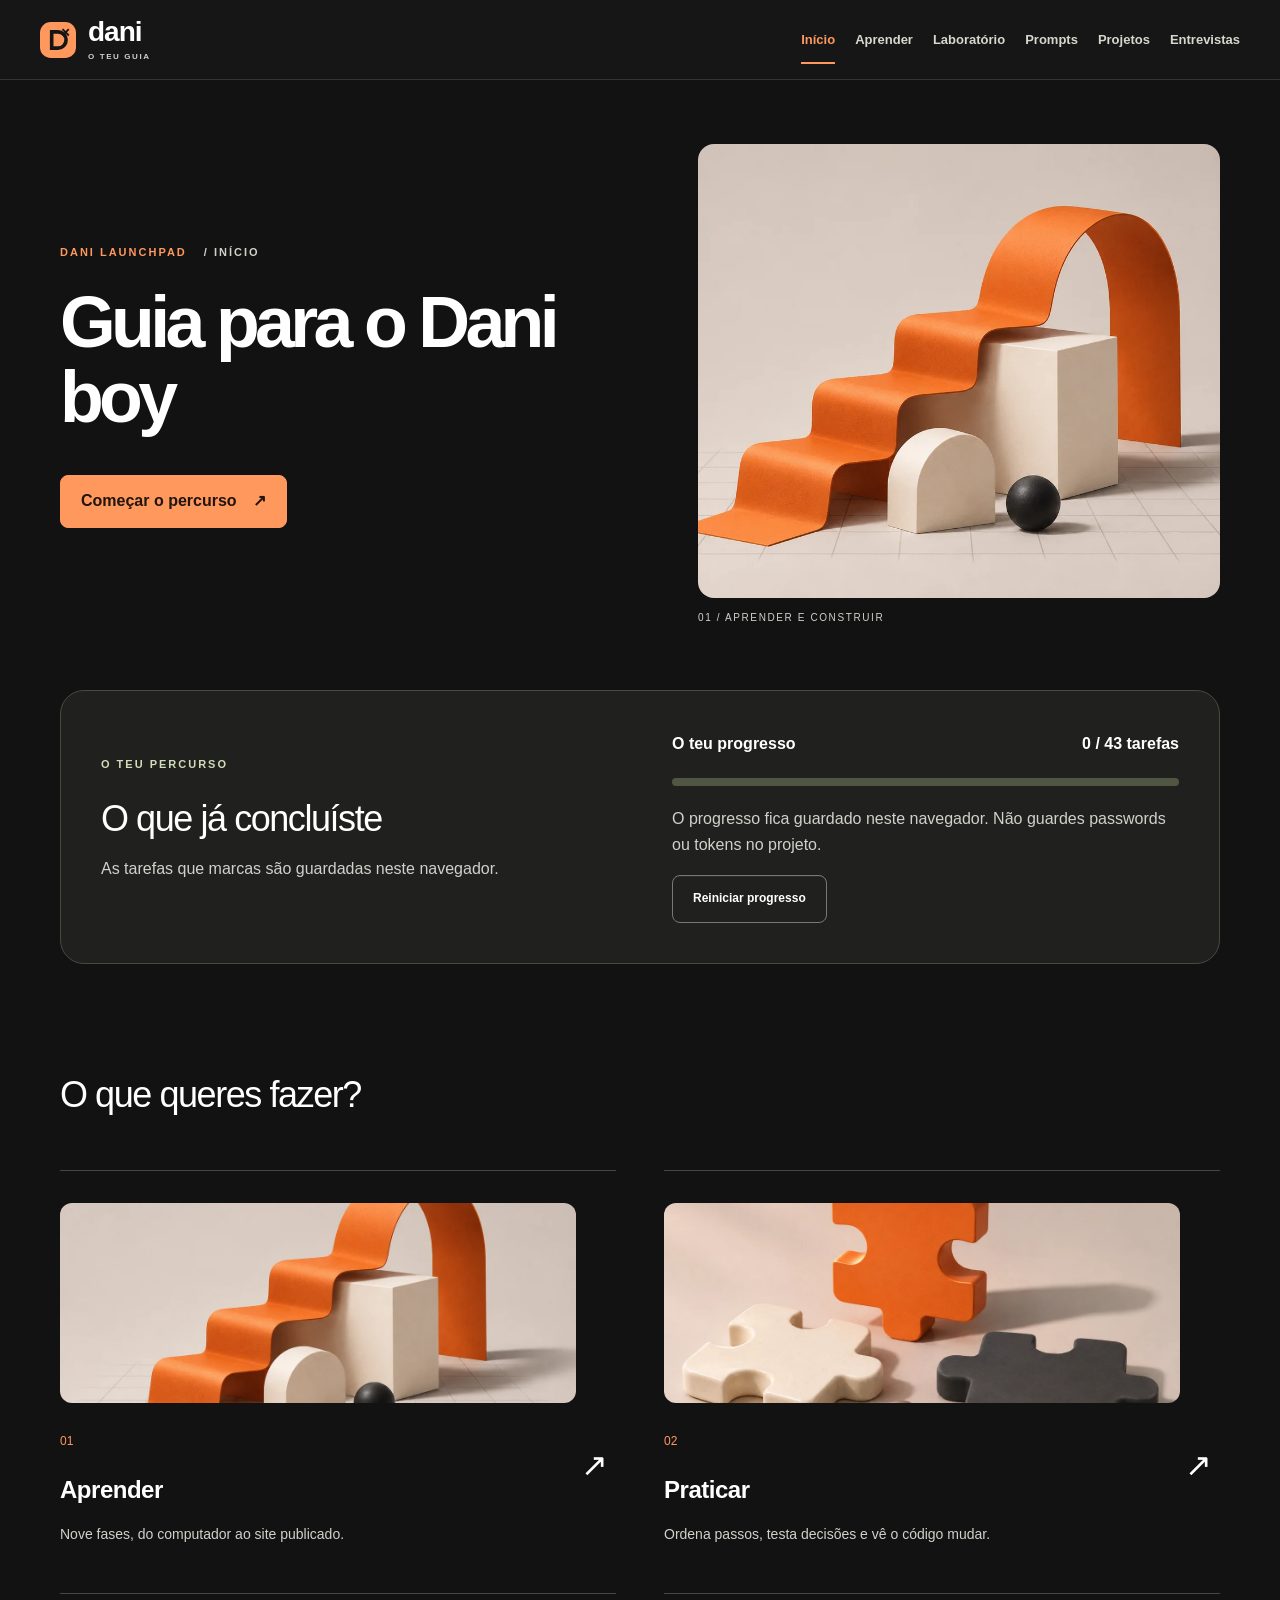
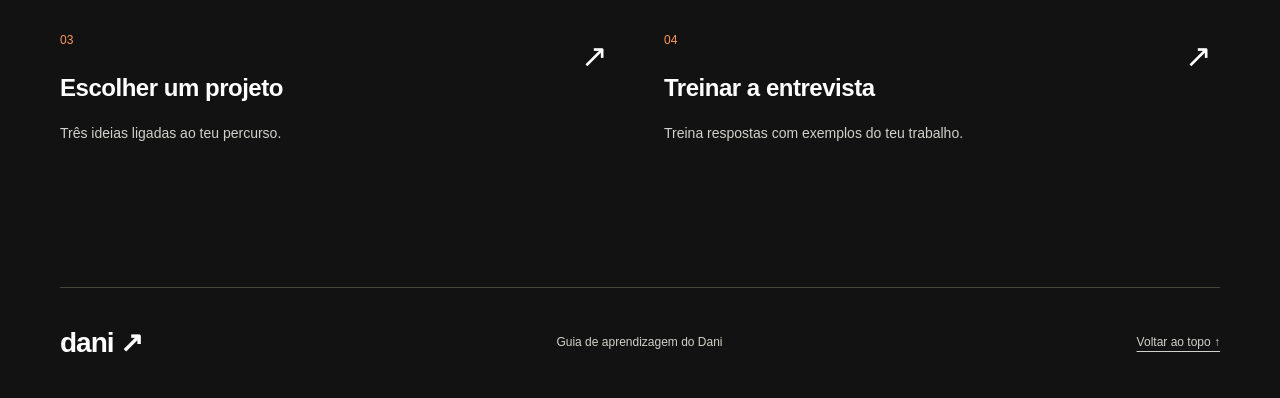
==== commit 63d78fe0: "Remover perfil pessoal e referências à formação do Dani" ====
--- a/index.html
+++ b/index.html
@@ -13,7 +13,6 @@
     <link href="favicon.svg" rel="icon" type="image/svg+xml" />
     <link href="base.css" rel="stylesheet" />
     <link href="studio.css" rel="stylesheet" />
-
     <script defer="True" src="js/progress.js"></script>
     <script defer="True" src="js/copy.js"></script>
     <script defer="True" src="studio.js"></script>
@@ -97,7 +96,6 @@
         ><a class="nav-link" href="laboratorio.html">Laboratório</a
         ><a class="nav-link" href="prompts.html">Prompts</a
         ><a class="nav-link" href="projetos.html">Projetos</a
-        ><a class="nav-link" href="perfil.html">Perfil</a
         ><a class="nav-link" href="entrevistas.html">Entrevistas</a>
       </nav>
     </header>
@@ -192,7 +190,6 @@
       </section>
       <div class="page-content"></div>
     </main>
-
     <footer class="site-footer">
       <a class="brand" href="index.html">dani ↗</a>
       <p>Guia de aprendizagem do Dani</p>
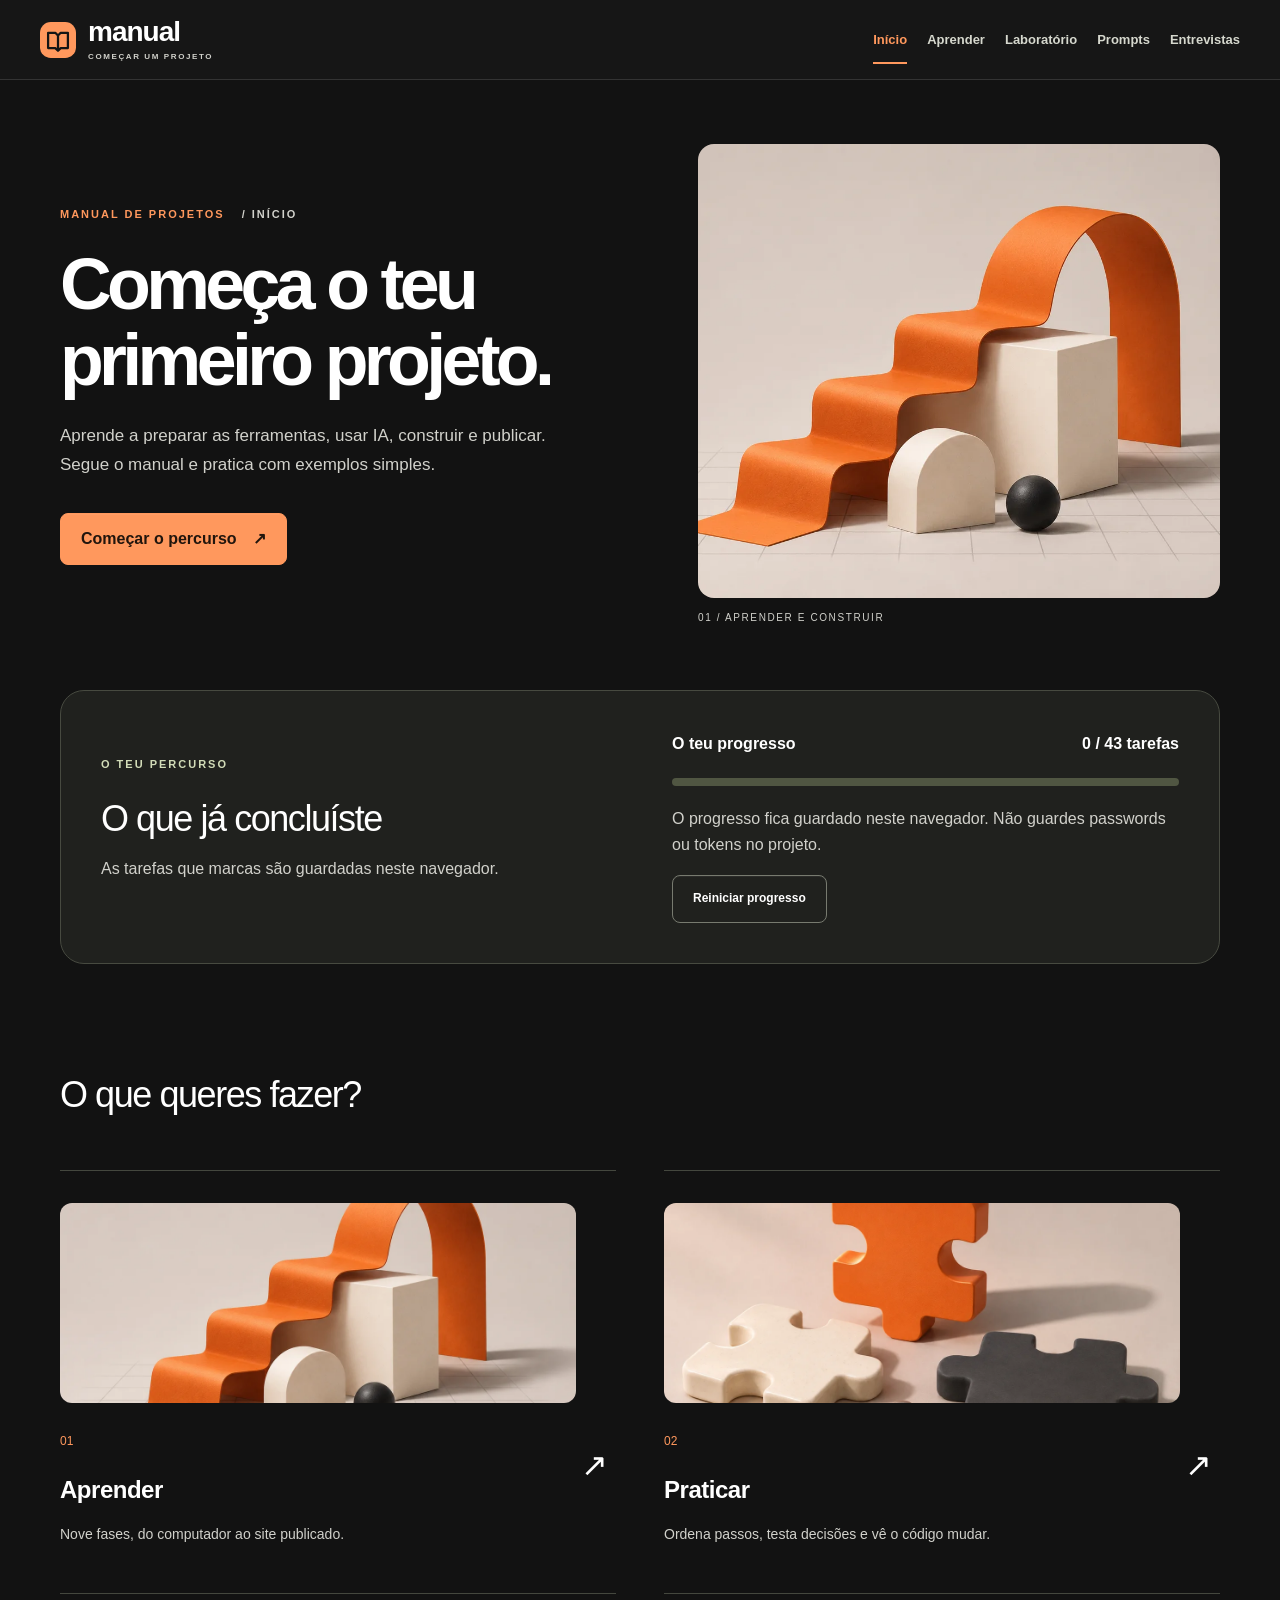
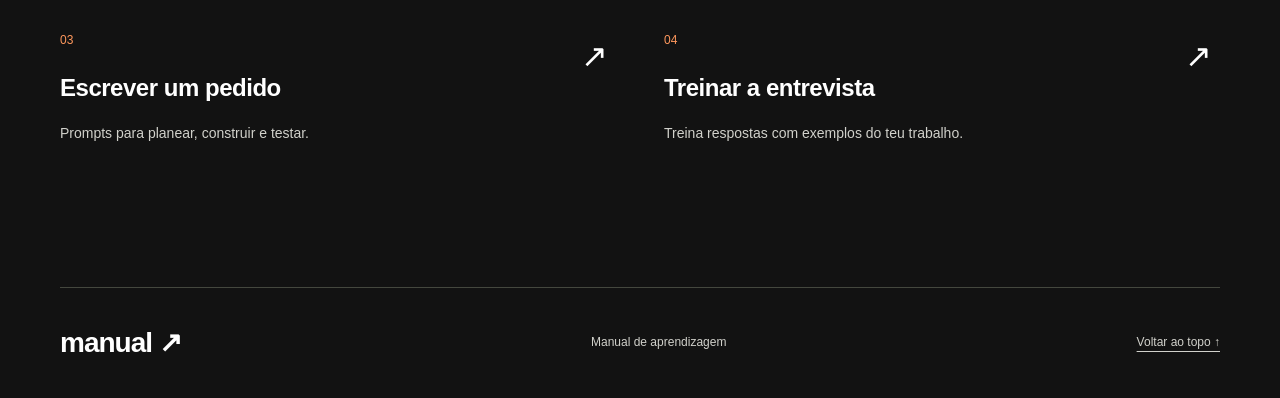
==== commit 11f3d18d: "Transformar site em manual geral e retirar área de projetos" ====
--- a/index.html
+++ b/index.html
@@ -6,10 +6,10 @@
     <meta content="width=device-width, initial-scale=1" name="viewport" />
     <meta content="#111210" name="theme-color" />
     <meta
-      content="Dani Launchpad: aprende, constrói e apresenta o teu primeiro projeto com IA."
+      content="Manual de Projetos: aprende, constrói e apresenta o teu primeiro projeto com IA."
       name="description"
     />
-    <title>Guia para o Dani boy · Dani Launchpad</title>
+    <title>Manual para começar o teu projeto · Manual de Projetos</title>
     <link href="favicon.svg" rel="icon" type="image/svg+xml" />
     <link href="base.css" rel="stylesheet" />
     <link href="studio.css" rel="stylesheet" />
@@ -63,21 +63,17 @@
       </symbol></svg
     ><a class="skip" href="#main">Saltar para o conteúdo</a>
     <header class="site-header">
-      <a aria-label="Dani Launchpad, início" class="brand" href="index.html"
+      <a aria-label="Manual de Projetos, início" class="brand" href="index.html"
         ><svg aria-hidden="true" class="brand-mark" viewbox="0 0 40 40">
           <rect fill="currentColor" height="40" rx="12" width="40"></rect>
           <path
-            d="M13 11h7a9 9 0 0 1 0 18h-7z"
+            d="M9 12h8l3 3 3-3h8v17h-8l-3 3-3-3H9zM20 15v17"
             fill="none"
             stroke="#151515"
-            stroke-width="4"
-          ></path>
-          <path
-            d="m25 8 7 7m-7 0 7-7"
-            stroke="#151515"
-            stroke-width="2"
+            stroke-linejoin="round"
+            stroke-width="2.5"
           ></path></svg
-        ><span>dani<small>O TEU GUIA</small></span></a
+        ><span>manual<small>COMEÇAR UM PROJETO</small></span></a
       ><span aria-hidden="true" class="nav-location">Início</span
       ><button
         aria-controls="site-nav"
@@ -95,15 +91,18 @@
         ><a class="nav-link" href="aprender.html">Aprender</a
         ><a class="nav-link" href="laboratorio.html">Laboratório</a
         ><a class="nav-link" href="prompts.html">Prompts</a
-        ><a class="nav-link" href="projetos.html">Projetos</a
         ><a class="nav-link" href="entrevistas.html">Entrevistas</a>
       </nav>
     </header>
     <main id="main" tabindex="-1">
       <header class="page-hero home-hero">
         <div>
-          <p class="eyebrow">Dani Launchpad <span>/ Início</span></p>
-          <h1>Guia para o Dani boy</h1>
+          <p class="eyebrow">Manual de Projetos <span>/ Início</span></p>
+          <h1>Começa o teu primeiro projeto.</h1>
+          <p class="lead">
+            Aprende a preparar as ferramentas, usar IA, construir e publicar.
+            Segue o manual e pratica com exemplos simples.
+          </p>
           <a class="button primary" href="aprender.html#preparar" id="continue"
             >Começar o percurso <span aria-hidden="true">↗</span></a
           >
@@ -175,10 +174,10 @@
             <h3>Praticar</h3>
             <p>Ordena passos, testa decisões e vê o código mudar.</p>
             <span aria-hidden="true" class="destination-arrow">↗</span></a
-          ><a class="destination" href="projetos.html"
+          ><a class="destination" href="prompts.html"
             ><span class="destination-number">03</span>
-            <h3>Escolher um projeto</h3>
-            <p>Três ideias ligadas ao teu percurso.</p>
+            <h3>Escrever um pedido</h3>
+            <p>Prompts para planear, construir e testar.</p>
             <span aria-hidden="true" class="destination-arrow">↗</span></a
           ><a class="destination" href="entrevistas.html"
             ><span class="destination-number">04</span>
@@ -191,8 +190,8 @@
       <div class="page-content"></div>
     </main>
     <footer class="site-footer">
-      <a class="brand" href="index.html">dani ↗</a>
-      <p>Guia de aprendizagem do Dani</p>
+      <a class="brand" href="index.html">manual ↗</a>
+      <p>Manual de aprendizagem</p>
       <a href="#main">Voltar ao topo ↑</a>
     </footer>
     <div class="toast" id="toast" role="status"></div>
--- a/base.css
+++ b/base.css
@@ -474,7 +474,7 @@
     padding: 12px;
   }
 }
-/* Dani Studio: restrained editorial visual language */
+/* Manual: restrained editorial visual language */
 :root {
   --orange: #ffa15a;
   --ink: #090b0e;
@@ -938,7 +938,7 @@
 .resource-row a {
   font-weight: 800;
 }
-.dani-icon {
+.guide-icon {
   height: 24px;
   width: 24px;
   stroke: currentColor;
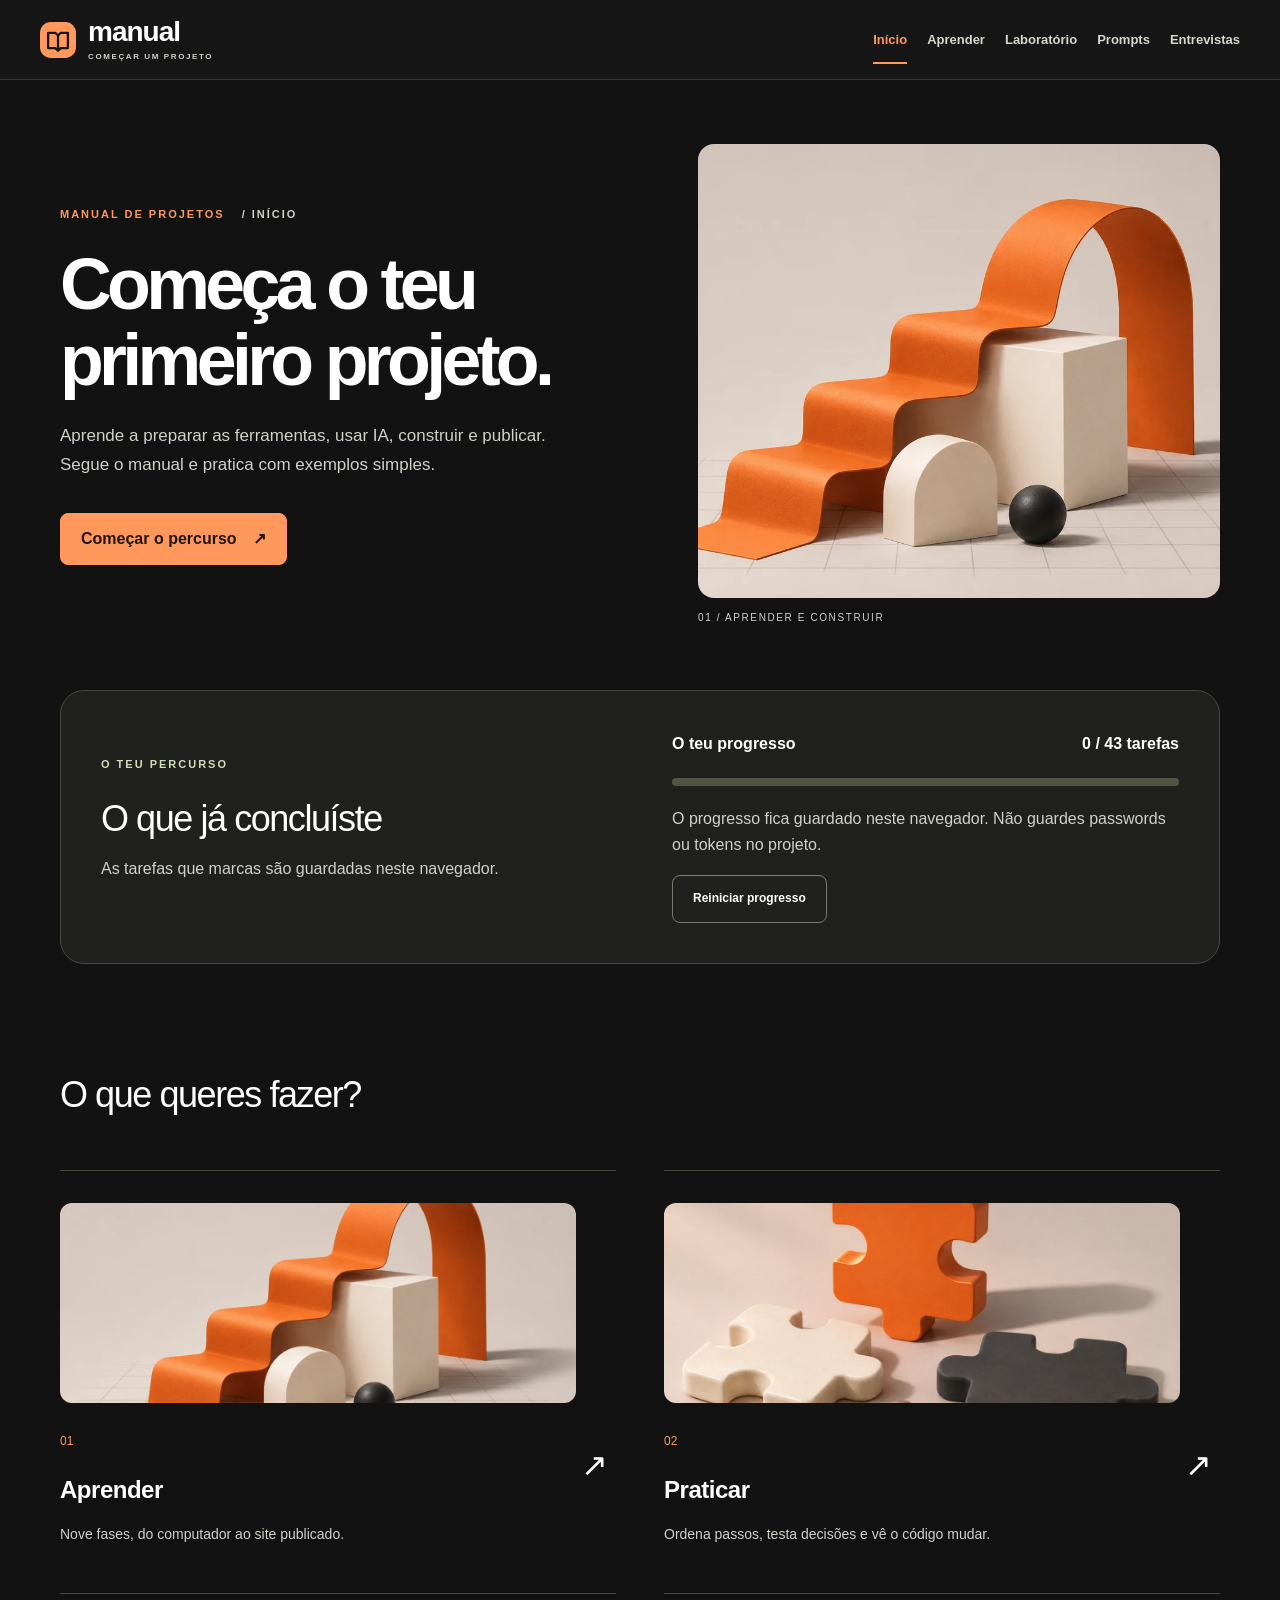
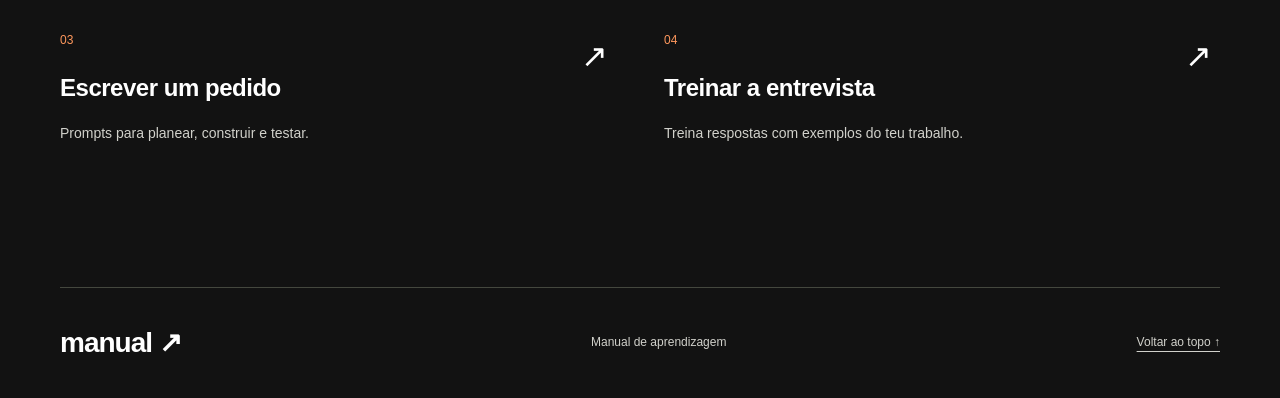
==== commit 7a65b0ee: "Adicionar animações de scroll inspiradas no Squadra IQ" ====
--- a/index.html
+++ b/index.html
@@ -30,6 +30,8 @@
       type="image/png"
     />
     <link href="assets/icon-192.png" rel="apple-touch-icon" />
+    <link rel="stylesheet" href="scroll-motion.css" />
+    <script src="js/scroll-motion.js" defer></script>
   </head>
   <body data-page="index">
     <svg
--- a/scroll-motion.css
+++ b/scroll-motion.css
@@ -0,0 +1,42 @@
+/* Squadra IQ motion language, adapted to a reading-first manual. */
+:root {
+  --reading-progress: 0;
+}
+.site-header::after {
+  content: "";
+  position: absolute;
+  bottom: -1px;
+  left: 0;
+  width: 100%;
+  height: 2px;
+  background: var(--accent);
+  transform: scaleX(var(--reading-progress));
+  transform-origin: left;
+  pointer-events: none;
+}
+.motion-image-frame {
+  overflow: hidden;
+  border-radius: 16px;
+}
+.motion-image-frame img {
+  display: block;
+  width: 100%;
+  border-radius: 0;
+}
+.chapter-nav a[aria-current="location"],
+.page-index a[aria-current="location"] {
+  color: var(--accent);
+  text-decoration: underline;
+  text-decoration-thickness: 2px;
+  text-underline-offset: 6px;
+}
+@media (prefers-reduced-motion: reduce) {
+  .motion-image-frame img {
+    transform: none !important;
+  }
+}
+@media print {
+  .site-header::after {
+    display: none;
+  }
+}
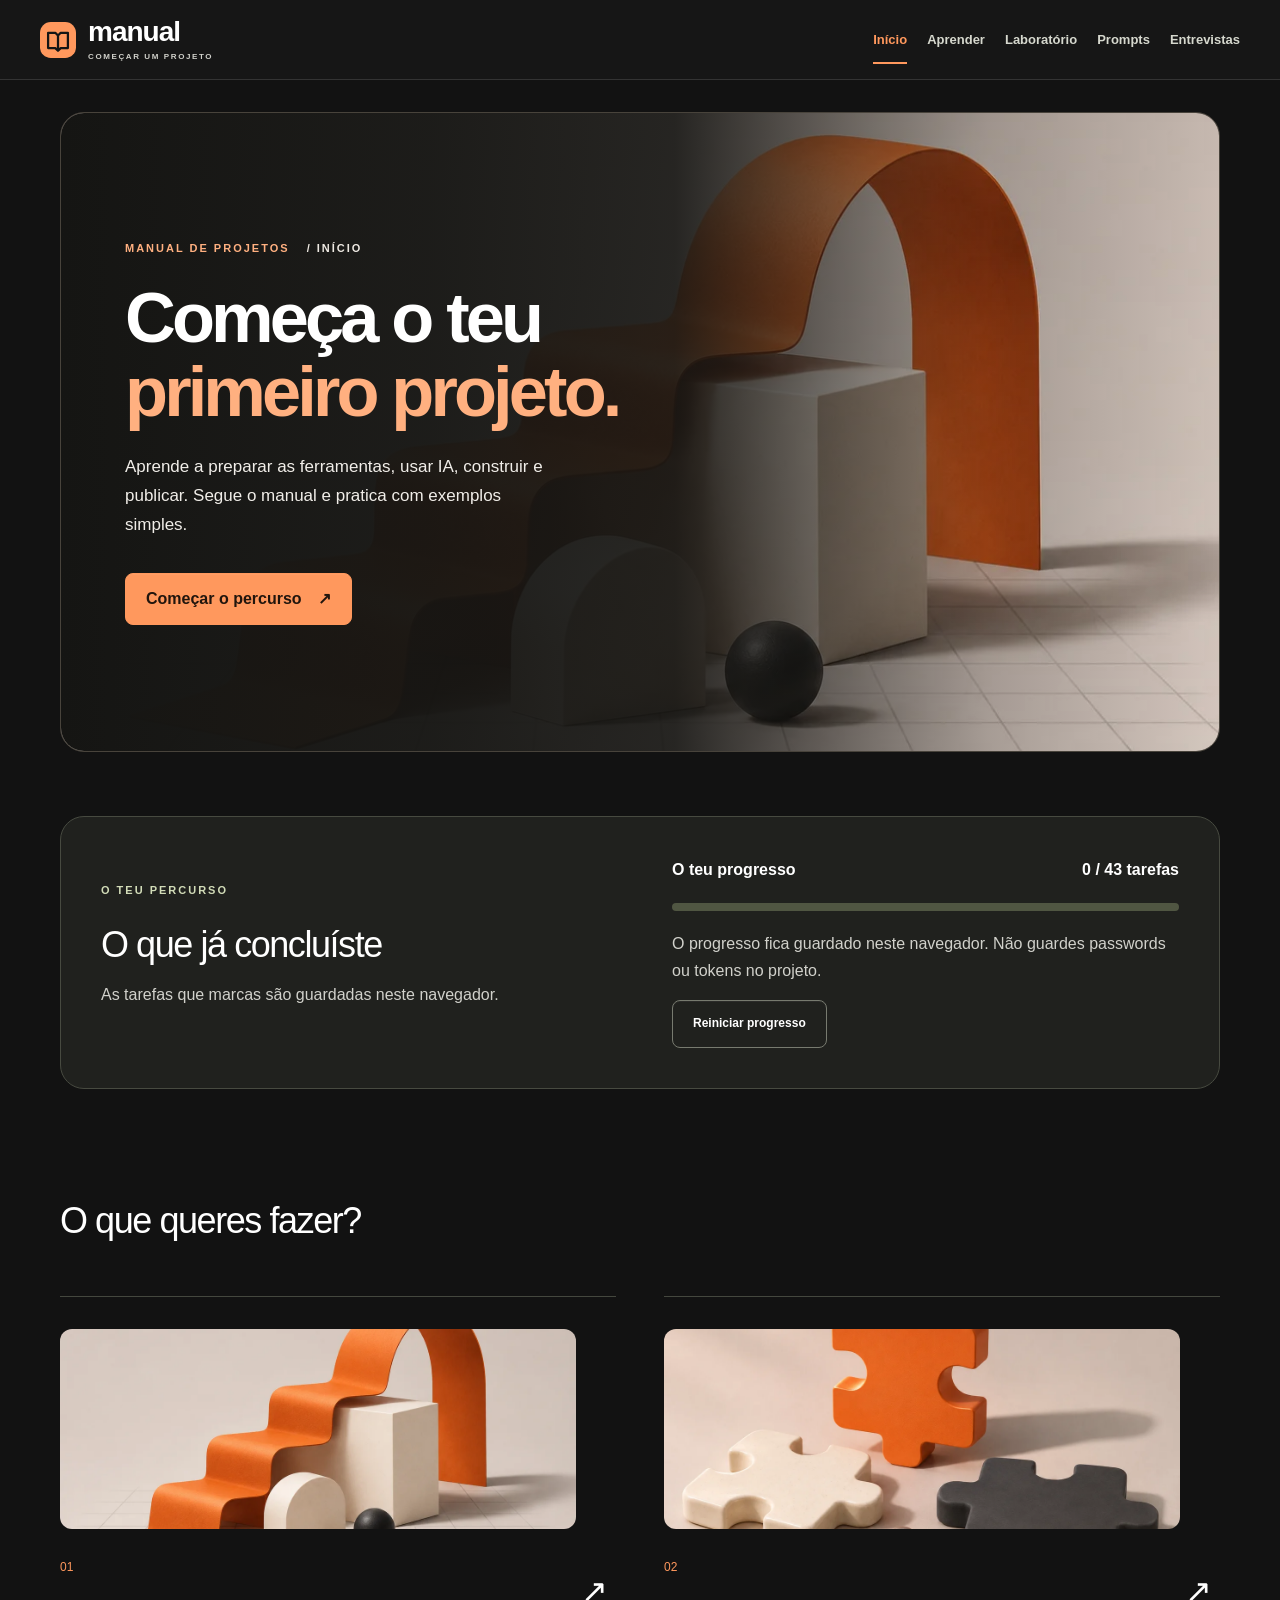
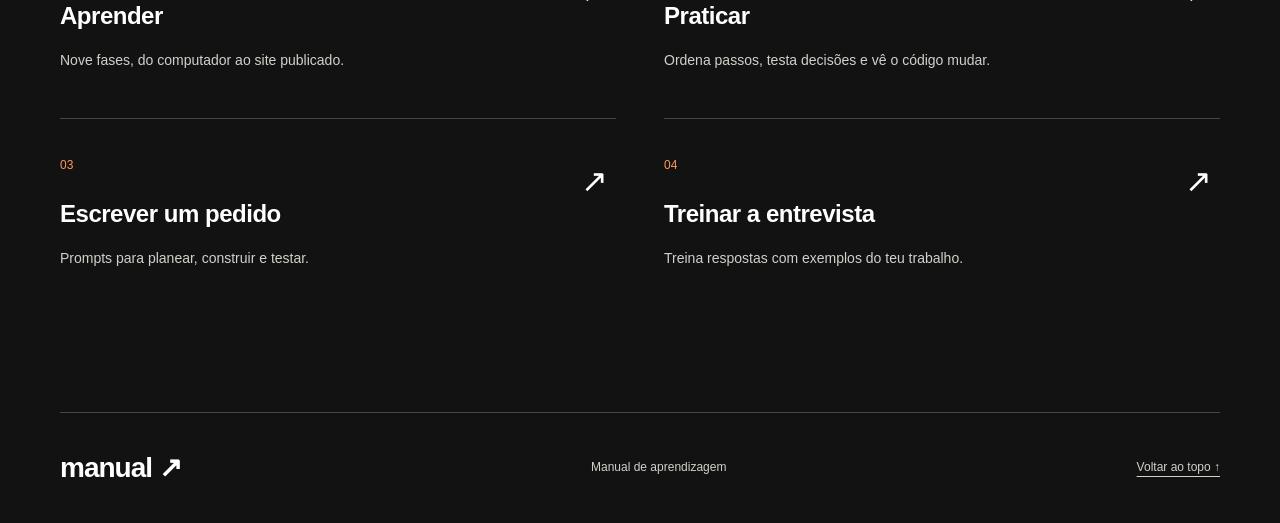
==== commit 9edcf173: "Integrar título e imagem numa capa dinâmica" ====
--- a/index.html
+++ b/index.html
@@ -32,6 +32,8 @@
     <link href="assets/icon-192.png" rel="apple-touch-icon" />
     <link rel="stylesheet" href="scroll-motion.css" />
     <script src="js/scroll-motion.js" defer></script>
+    <link rel="stylesheet" href="hero-cover.css" />
+    <script src="js/hero-cover.js" defer></script>
   </head>
   <body data-page="index">
     <svg
@@ -100,7 +102,7 @@
       <header class="page-hero home-hero">
         <div>
           <p class="eyebrow">Manual de Projetos <span>/ Início</span></p>
-          <h1>Começa o teu primeiro projeto.</h1>
+          <h1>Começa o teu<br /><span>primeiro projeto.</span></h1>
           <p class="lead">
             Aprende a preparar as ferramentas, usar IA, construir e publicar.
             Segue o manual e pratica com exemplos simples.
--- a/hero-cover.css
+++ b/hero-cover.css
@@ -0,0 +1,128 @@
+.home-hero {
+  position: relative;
+  isolation: isolate;
+  display: flex;
+  align-items: center;
+  min-height: 640px;
+  margin: 32px 0 64px;
+  padding: 64px;
+  overflow: hidden;
+  border: 1px solid #48433b;
+  border-radius: 24px;
+  background: #191815;
+}
+.home-hero > div:first-child {
+  position: relative;
+  z-index: 3;
+  width: 60%;
+}
+.home-hero .hero-image {
+  position: absolute;
+  inset: 0;
+  z-index: 0;
+  margin: 0;
+  pointer-events: none;
+}
+.home-hero .motion-image-frame {
+  width: 100%;
+  height: 100%;
+  border-radius: 0;
+}
+.home-hero .hero-image img {
+  width: 100%;
+  height: 100%;
+  max-width: none;
+  aspect-ratio: auto;
+  object-fit: cover;
+  object-position: 65% center;
+  border-radius: 0;
+  translate: var(--hero-x, 0px) var(--hero-y, 0px);
+  transition: translate 0.7s cubic-bezier(0.2, 0.7, 0.2, 1);
+}
+.home-hero::after {
+  content: "";
+  position: absolute;
+  inset: 0;
+  z-index: 2;
+  pointer-events: none;
+  background: linear-gradient(
+    90deg,
+    #151513 0%,
+    #151513f5 32%,
+    #151513e8 53%,
+    #15151342 80%,
+    #15151305 100%
+  );
+}
+body[data-page="index"] .home-hero h1 {
+  max-width: 640px;
+  font-size: clamp(48px, 5.5vw, 76px);
+  line-height: 1.05;
+  letter-spacing: -0.055em;
+}
+.home-hero h1 span {
+  color: #ffb080;
+}
+.home-hero .lead {
+  max-width: 440px;
+  color: #f1eee9;
+}
+.home-hero .eyebrow {
+  color: #ffb080;
+}
+.home-hero .eyebrow span {
+  color: #eee9e2;
+}
+.home-hero figcaption {
+  display: none;
+}
+@media (max-width: 800px) {
+  .home-hero {
+    min-height: 650px;
+    margin: 24px 0 40px;
+    padding: 40px;
+    align-items: flex-end;
+  }
+  .home-hero > div:first-child {
+    width: 100%;
+  }
+  .home-hero::after {
+    background: linear-gradient(
+      0deg,
+      #151513 0%,
+      #151513f5 42%,
+      #151513d9 60%,
+      #15151318 100%
+    );
+  }
+  .home-hero .hero-image img {
+    object-position: 65% top;
+  }
+  body[data-page="index"] .home-hero h1 {
+    font-size: clamp(44px, 8vw, 64px);
+    max-width: 600px;
+  }
+}
+@media (max-width: 480px) {
+  .home-hero {
+    padding: 28px 24px;
+    min-height: 650px;
+    border-radius: 16px;
+  }
+  .home-hero .eyebrow {
+    font-size: 10px;
+    letter-spacing: 1.4px;
+  }
+  .home-hero .eyebrow span {
+    display: none;
+  }
+  .home-hero .lead {
+    font-size: 16px;
+  }
+}
+@media (prefers-reduced-motion: reduce) {
+  .home-hero .hero-image img {
+    translate: none;
+    transition: none;
+  }
+}
